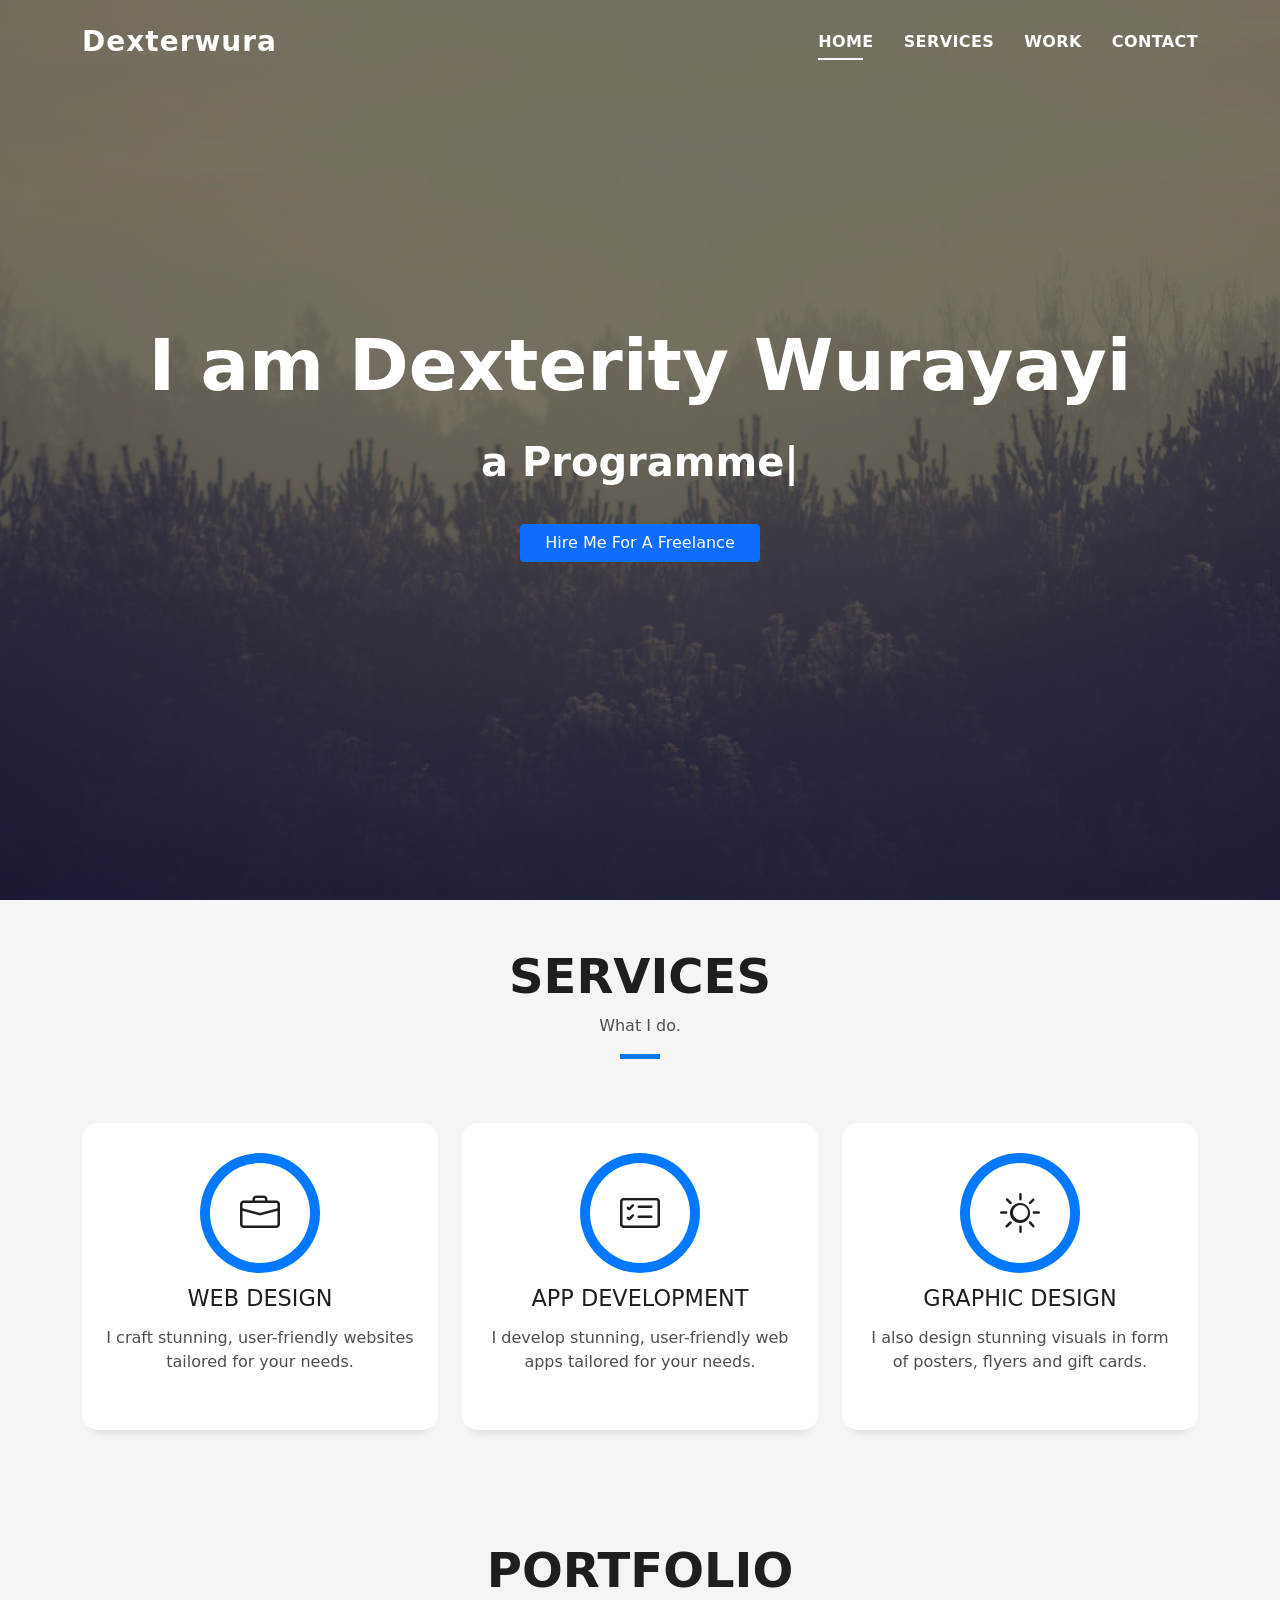
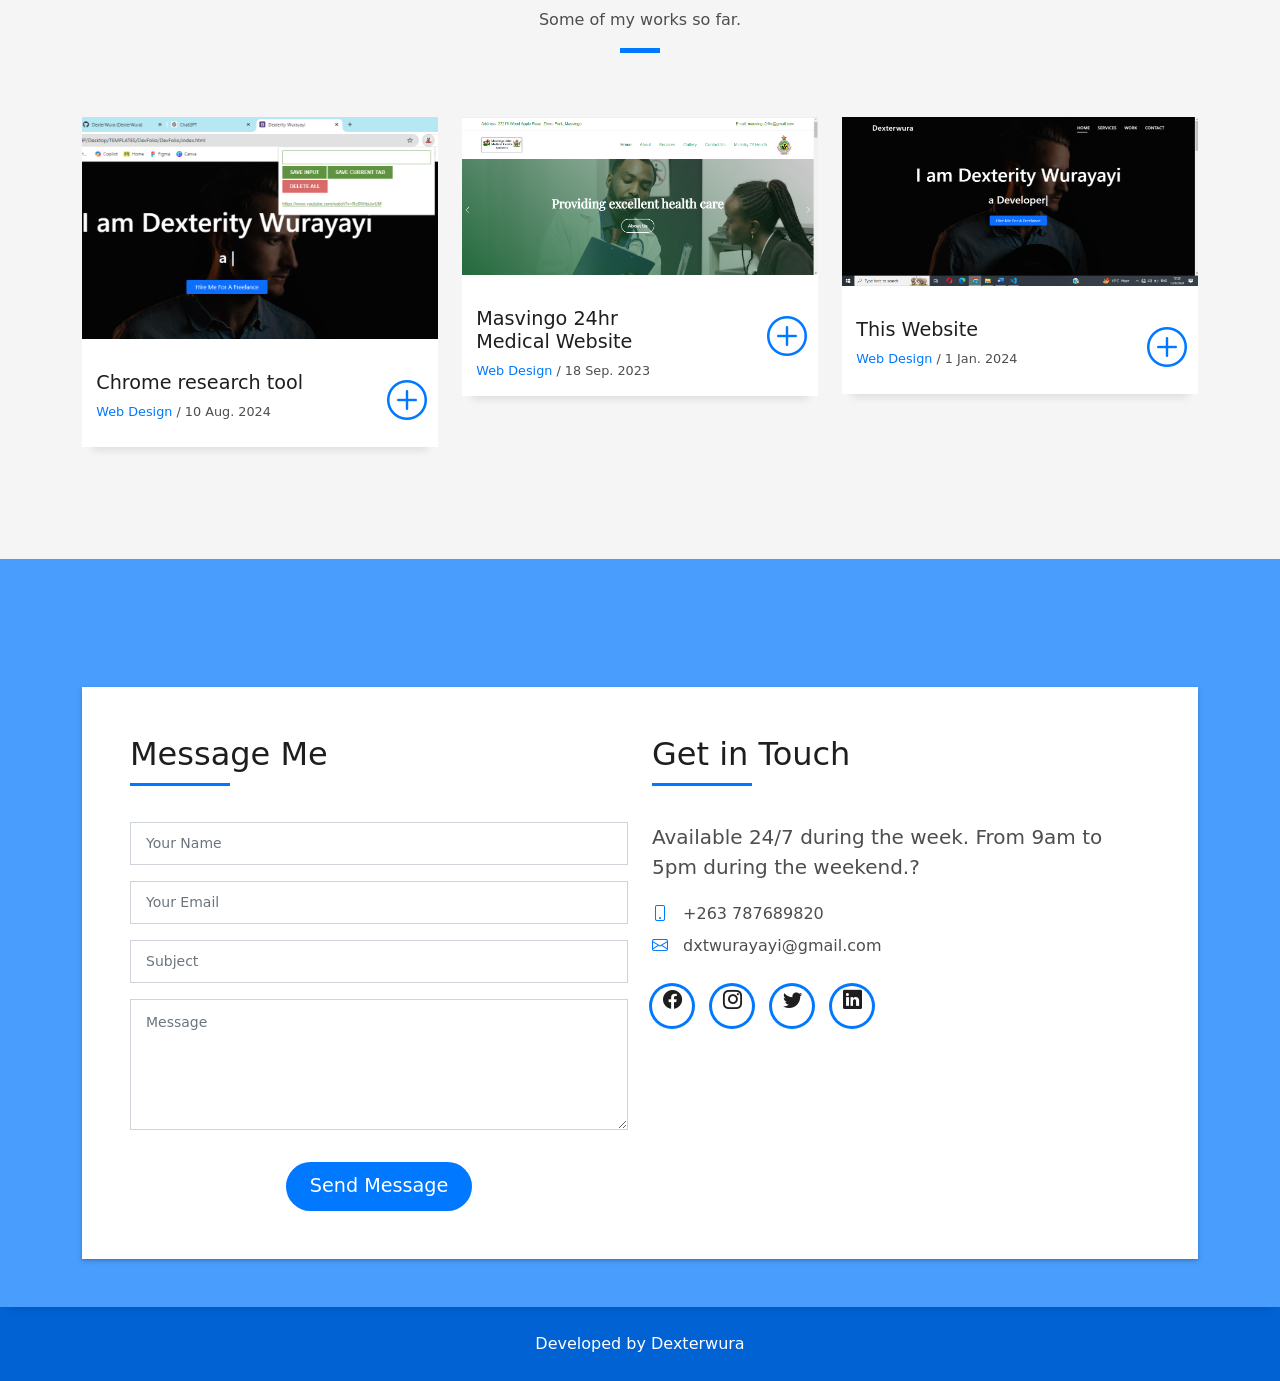
==== index.html @ e19aa858 "Initial commit" ====
<!DOCTYPE html>
<html lang="en">

<head>
  <meta charset="utf-8">
  <meta content="width=device-width, initial-scale=1.0" name="viewport">

  <title>Dexterity Wurayayi</title>
  <meta content="Dexterity Wurayayi's official website" name="description">
  <meta content="" name="keywords">

  <!-- Favicons -->
  <link href="assets/img/favicon.png" rel="icon">
  <link href="assets/img/apple-touch-icon.png" rel="apple-touch-icon">

  <!-- Vendor CSS Files -->
  <link href="assets/vendor/bootstrap/css/bootstrap.min.css" rel="stylesheet">
  <link href="assets/vendor/bootstrap-icons/bootstrap-icons.css" rel="stylesheet">
  <link href="assets/vendor/glightbox/css/glightbox.min.css" rel="stylesheet">
  <link href="assets/vendor/swiper/swiper-bundle.min.css" rel="stylesheet">

  <!-- Template Main CSS File -->
  <link href="assets/css/style.css" rel="stylesheet">

</head>

<body>

  <!-- ======= Header ======= -->
  <header id="header" class="fixed-top">
    <div class="container d-flex align-items-center justify-content-between">

      <h1 class="logo"><a href="index.html">Dexterwura</a></h1>
      <!-- Uncomment below if you prefer to use an image logo -->
      <!-- <a href="index.html" class="logo"><img src="assets/img/logo.png" alt="" class="img-fluid"></a>-->

      <nav id="navbar" class="navbar">
        <ul>
          <li><a class="nav-link scrollto active" href="#hero">Home</a></li>
          <li><a class="nav-link scrollto" href="#services">Services</a></li>
          <li><a class="nav-link scrollto " href="#work">Work</a></li>
          <li><a class="nav-link scrollto" href="#contact">Contact</a></li>
        </ul>
        <i class="bi bi-list mobile-nav-toggle"></i>
      </nav><!-- .navbar -->

    </div>
  </header><!-- End Header -->

  <!-- ======= Hero Section ======= -->
  <div id="hero" class="hero route bg-image" style="background-image: url(assets/img/overlay-bg.jpg)">
    <div class="overlay-itro"></div>
    <div class="hero-content display-table">
      <div class="table-cell">
        <div class="container">
          <!--<p class="display-6 color-d">Hello, world!</p>-->
          <h1 class="hero-title mb-4">I am Dexterity Wurayayi</h1>
          <p class="hero-subtitle"><span class="typed" data-typed-items="a Programmer, a Developer, a Freelancer, a Designer"></span></p>
          <p class="pt-3"><a class="btn btn-primary btn js-scroll px-4" href="https://wa.me/263787689820" role="button">Hire Me For A Freelance</a></p>
        </div>
      </div>
    </div>
  </div><!-- End Hero Section -->

  <main id="main">

    <!-- ======= Services Section ======= -->
    <section id="services" class="services-mf pt-5 route">
      <div class="container">
        <div class="row">
          <div class="col-sm-12">
            <div class="title-box text-center">
              <h3 class="title-a">
                Services
              </h3>
              <p class="subtitle-a">
                What I do.
              </p>
              <div class="line-mf"></div>
            </div>
          </div>
        </div>
        <div class="row">
          <div class="col-md-4">
            <div class="service-box">
              <div class="service-ico">
                <span class="ico-circle"><i class="bi bi-briefcase"></i></span>
              </div>
              <div class="service-content">
                <h2 class="s-title">Web Design</h2>
                <p class="s-description text-center">
                  I craft stunning, user-friendly websites tailored for your needs.
                </p>
              </div>
            </div>
          </div>
          <div class="col-md-4">
            <div class="service-box">
              <div class="service-ico">
                <span class="ico-circle"><i class="bi bi-card-checklist"></i></span>
              </div>
              <div class="service-content">
                <h2 class="s-title">App Development</h2>
                <p class="s-description text-center">
                  I develop stunning, user-friendly web apps tailored for your needs.
                </p>
              </div>
            </div>
          </div>
         
          <div class="col-md-4">
            <div class="service-box">
              <div class="service-ico">
                <span class="ico-circle"><i class="bi bi-brightness-high"></i></span>
              </div>
              <div class="service-content">
                <h2 class="s-title">Graphic Design</h2>
                <p class="s-description text-center">
                  I also design stunning visuals in form of posters, flyers and gift cards.
                </p>
              </div>
            </div>
          </div>
         
        </div>
      </div>
    </section><!-- End Services Section -->

    <!-- ======= Counter Section 
    <div class="section-counter paralax-mf bg-image" style="background-image: url(assets/img/counters-bg.jpg)">
      <div class="overlay-mf"></div>
      <div class="container position-relative">
        <div class="row">
          <div class="col-sm-3 col-lg-3">
            <div class="counter-box counter-box pt-4 pt-md-0">
              <div class="counter-ico">
                <span class="ico-circle"><i class="bi bi-check"></i></span>
              </div>
              <div class="counter-num">
                <p data-purecounter-start="0" data-purecounter-end="450" data-purecounter-duration="1" class="counter purecounter"></p>
                <span class="counter-text">WORKS COMPLETED</span>
              </div>
            </div>
          </div>
          <div class="col-sm-3 col-lg-3">
            <div class="counter-box pt-4 pt-md-0">
              <div class="counter-ico">
                <span class="ico-circle"><i class="bi bi-journal-richtext"></i></span>
              </div>
              <div class="counter-num">
                <p data-purecounter-start="0" data-purecounter-end="25" data-purecounter-duration="1" class="counter purecounter"></p>
                <span class="counter-text">YEARS OF EXPERIENCE</span>
              </div>
            </div>
          </div>
          <div class="col-sm-3 col-lg-3">
            <div class="counter-box pt-4 pt-md-0">
              <div class="counter-ico">
                <span class="ico-circle"><i class="bi bi-people"></i></span>
              </div>
              <div class="counter-num">
                <p data-purecounter-start="0" data-purecounter-end="550" data-purecounter-duration="1" class="counter purecounter"></p>
                <span class="counter-text">TOTAL CLIENTS</span>
              </div>
            </div>
          </div>
          <div class="col-sm-3 col-lg-3">
            <div class="counter-box pt-4 pt-md-0">
              <div class="counter-ico">
                <span class="ico-circle"><i class="bi bi-award"></i></span>
              </div>
              <div class="counter-num">
                <p data-purecounter-start="0" data-purecounter-end="48" data-purecounter-duration="1" class="counter purecounter"></p>
                <span class="counter-text">AWARD WON</span>
              </div>
            </div>
          </div>
        </div>
      </div>
    </div><!-- End Counter Section -->

    <!-- ======= Portfolio Section ======= -->
    <section id="work" class="portfolio-mf sect-pt4 route">
      <div class="container">
        <div class="row">
          <div class="col-sm-12">
            <div class="title-box text-center">
              <h3 class="title-a">
                Portfolio
              </h3>
              <p class="subtitle-a">
                Some of my works so far.
              </p>
              <div class="line-mf"></div>
            </div>
          </div>
        </div>
        <div class="row">
          <div class="col-md-4">
            <div class="work-box">
              <a href="assets/img/work-1.png" data-gallery="portfolioGallery" class="portfolio-lightbox">
                <div class="work-img">
                  <img src="assets/img/work-1.png" alt="" class="img-fluid">
                </div>
              </a>
              <div class="work-content">
                <div class="row">
                  <div class="col-sm-8">
                    <h2 class="w-title">Chrome research tool</h2>
                    <div class="w-more">
                      <span class="w-ctegory">Web Design</span> / <span class="w-date">10 Aug. 2024</span>
                    </div>
                  </div>
                  <div class="col-sm-4">
                    <div class="w-like">
                      <a href="chrome.html"> <span class="bi bi-plus-circle"></span></a>
                    </div>
                  </div>
                </div>
              </div>
            </div>
          </div>


          <div class="col-md-4">
            <div class="work-box">
              <a href="assets/img/masvingo24hrweb.png" data-gallery="portfolioGallery" class="portfolio-lightbox">
                <div class="work-img">
                  <img src="assets/img/masvingo24hrweb.png" alt="" class="img-fluid">
                </div>
              </a>
              <div class="work-content">
                <div class="row">
                  <div class="col-sm-8">
                    <h2 class="w-title">Masvingo 24hr Medical Website</h2>
                    <div class="w-more">
                      <span class="w-ctegory">Web Design</span> / <span class="w-date">18 Sep. 2023</span>
                    </div>
                  </div>
                  <div class="col-sm-4">
                    <div class="w-like">
                      <a href="https://masvingo24hrmedic.co.zw/"> <span class="bi bi-plus-circle"></span></a>
                    </div>
                  </div>
                </div>
              </div>
            </div>
          </div>



          <div class="col-md-4">
            <div class="work-box">
              <a href="assets/img/this website.png" data-gallery="portfolioGallery" class="portfolio-lightbox">
                <div class="work-img">
                  <img src="assets/img/this website.png" alt="" class="img-fluid">
                </div>
              </a>
              <div class="work-content">
                <div class="row">
                  <div class="col-sm-8">
                    <h2 class="w-title">This Website</h2>
                    <div class="w-more">
                      <span class="w-ctegory">Web Design</span> / <span class="w-date">1 Jan. 2024</span>
                    </div>
                  </div>
                  <div class="col-sm-4">
                    <div class="w-like">
                      <a href="#"> <span class="bi bi-plus-circle"></span></a>
                    </div>
                  </div>
                </div>
              </div>
            </div>
          </div>


        </div>
      </div>
    </section><!-- End Portfolio Section -->


    <!-- ======= Contact Section ======= -->
    <section id="contact" class="paralax-mf footer-paralax bg-image sect-mt4 route" style="background-image: url(assets/img/overlay-bg.jpg)">
      <div class="overlay-mf"></div>
      <div class="container">
        <div class="row">
          <div class="col-sm-12">
            <div class="contact-mf">
              <div id="contact" class="box-shadow-full">
                <div class="row">
                  <div class="col-md-6">
                    <div class="title-box-2">
                      <h5 class="title-left">
                        Message Me
                      </h5>
                    </div>
                    <div>
                      <form action="forms/contact.php" method="post" role="form" class="php-email-form">
                        <div class="row">
                          <div class="col-md-12 mb-3">
                            <div class="form-group">
                              <input type="text" name="name" class="form-control" id="name" placeholder="Your Name" required>
                            </div>
                          </div>
                          <div class="col-md-12 mb-3">
                            <div class="form-group">
                              <input type="email" class="form-control" name="email" id="email" placeholder="Your Email" required>
                            </div>
                          </div>
                          <div class="col-md-12 mb-3">
                            <div class="form-group">
                              <input type="text" class="form-control" name="subject" id="subject" placeholder="Subject" required>
                            </div>
                          </div>
                          <div class="col-md-12">
                            <div class="form-group">
                              <textarea class="form-control" name="message" rows="5" placeholder="Message" required></textarea>
                            </div>
                          </div>
                          <div class="col-md-12 text-center my-3">
                            <div class="loading">Loading</div>
                            <div class="error-message"></div>
                            <div class="sent-message">Your message has been sent. Thank you! Dexter will get back to you soon!</div>
                          </div>
                          <div class="col-md-12 text-center">
                            <button type="submit" class="button button-a button-big button-rouded">Send Message</button>
                          </div>
                        </div>
                      </form>
                    </div>
                  </div>
                  <div class="col-md-6">
                    <div class="title-box-2 pt-4 pt-md-0">
                      <h5 class="title-left">
                        Get in Touch
                      </h5>
                    </div>
                    <div class="more-info">
                      <p class="lead">
                        Available 24/7 during the week. From 9am to 5pm during the weekend.?
                      </p>
                      <ul class="list-ico">
                        <li><span class="bi bi-phone"></span> +263 787689820</li>
                        <li><span class="bi bi-envelope"></span> dxtwurayayi@gmail.com</li>
                      </ul>
                    </div>
                    <div class="socials">
                      <ul>
                        <li><a href=""><span class="ico-circle"><i class="bi bi-facebook"></i></span></a></li>
                        <li><a href=""><span class="ico-circle"><i class="bi bi-instagram"></i></span></a></li>
                        <li><a href=""><span class="ico-circle"><i class="bi bi-twitter"></i></span></a></li>
                        <li><a href=""><span class="ico-circle"><i class="bi bi-linkedin"></i></span></a></li>
                      </ul>
                    </div>
                  </div>
                </div>
              </div>
            </div>
          </div>
        </div>
      </div>
    </section><!-- End Contact Section -->

  </main><!-- End #main -->

  <!-- ======= Footer ======= -->
  <footer>
    <div class="container">
      <div class="row">
        <div class="col-sm-12">
          <div class="copyright-box">
            <div class="credits">
              Developed by <a href="https://dexterwura.github.io">Dexterwura</a>
            </div>
          </div>
        </div>
      </div>
    </div>
  </footer><!-- End  Footer -->

  <div id="preloader"></div>
  <a href="#" class="back-to-top d-flex align-items-center justify-content-center"><i class="bi bi-arrow-up-short"></i></a>

  <!-- Vendor JS Files -->
  <script src="assets/vendor/purecounter/purecounter.js"></script>
  <script src="assets/vendor/bootstrap/js/bootstrap.bundle.min.js"></script>
  <script src="assets/vendor/glightbox/js/glightbox.min.js"></script>
  <script src="assets/vendor/swiper/swiper-bundle.min.js"></script>
  <script src="assets/vendor/typed.js/typed.min.js"></script>
  <script src="assets/vendor/php-email-form/validate.js"></script>

  <!-- Template Main JS File -->
  <script src="assets/js/main.js"></script>

</body>

</html>
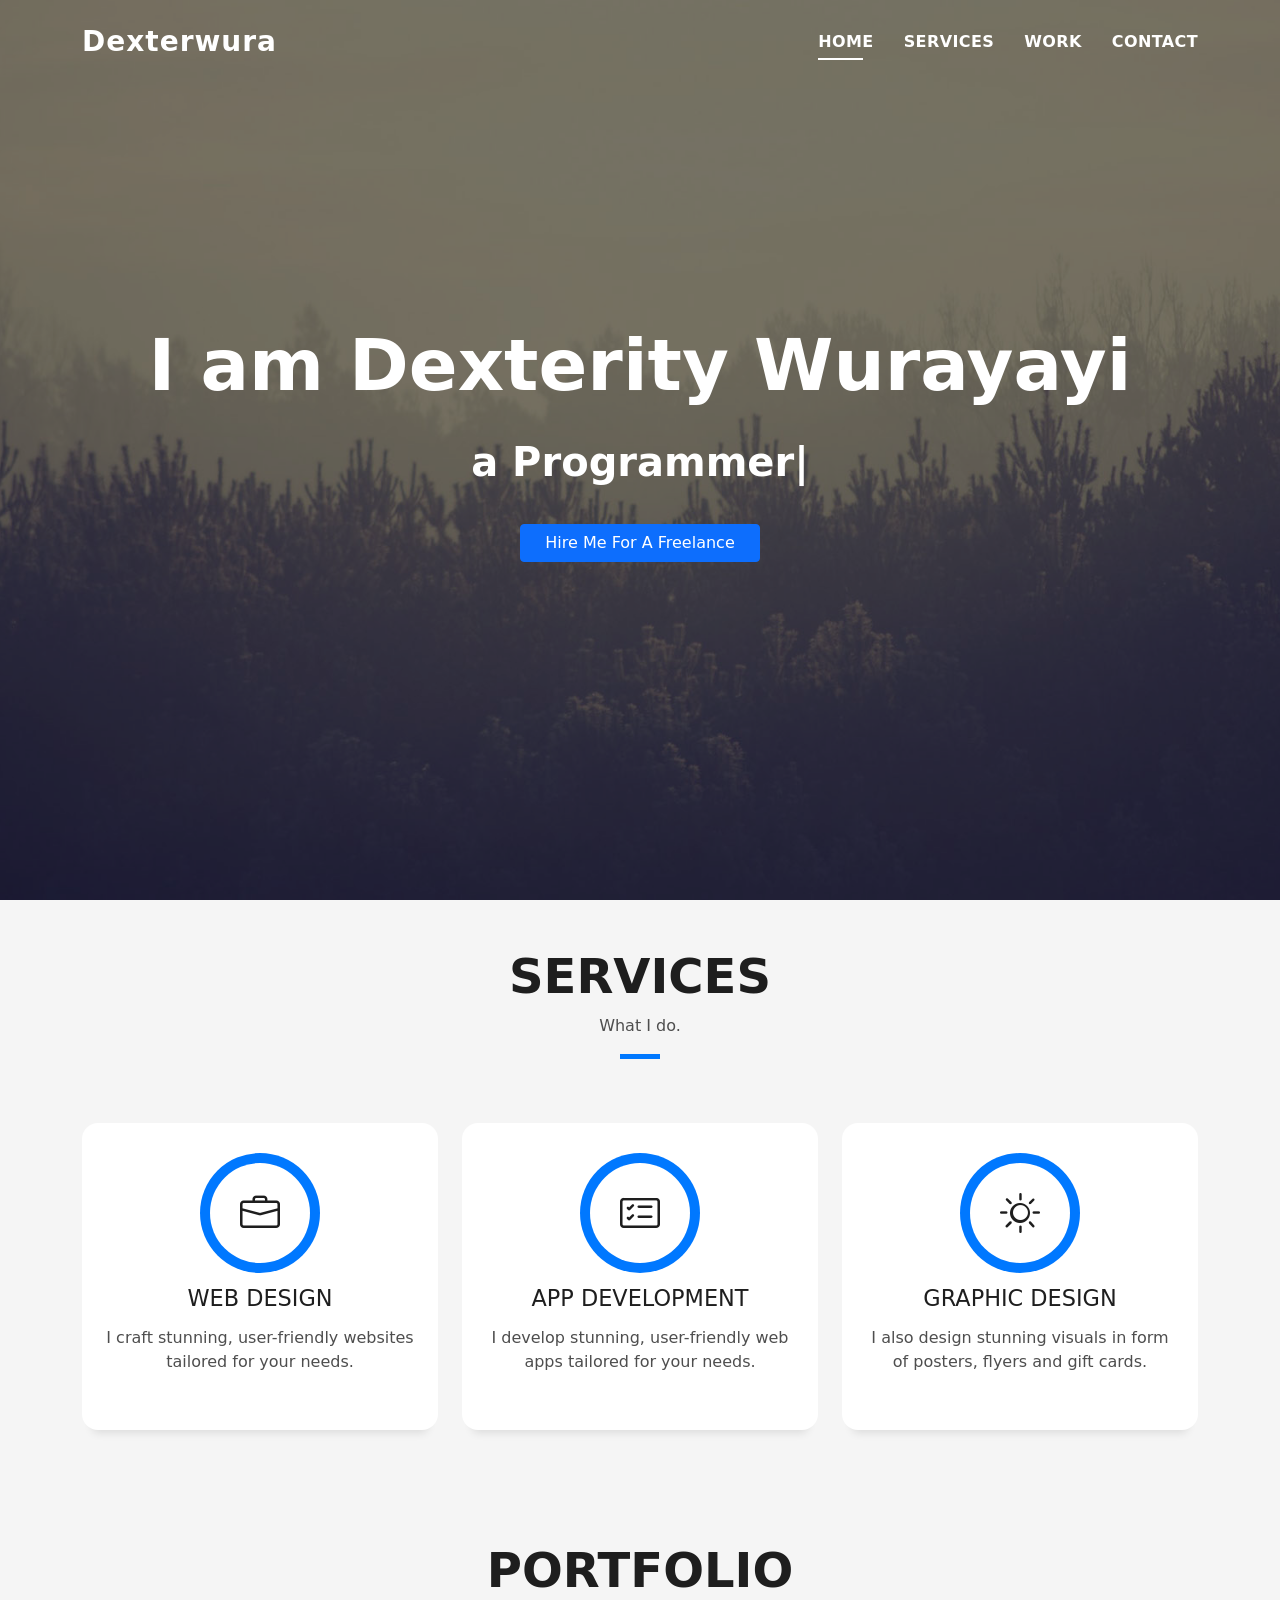
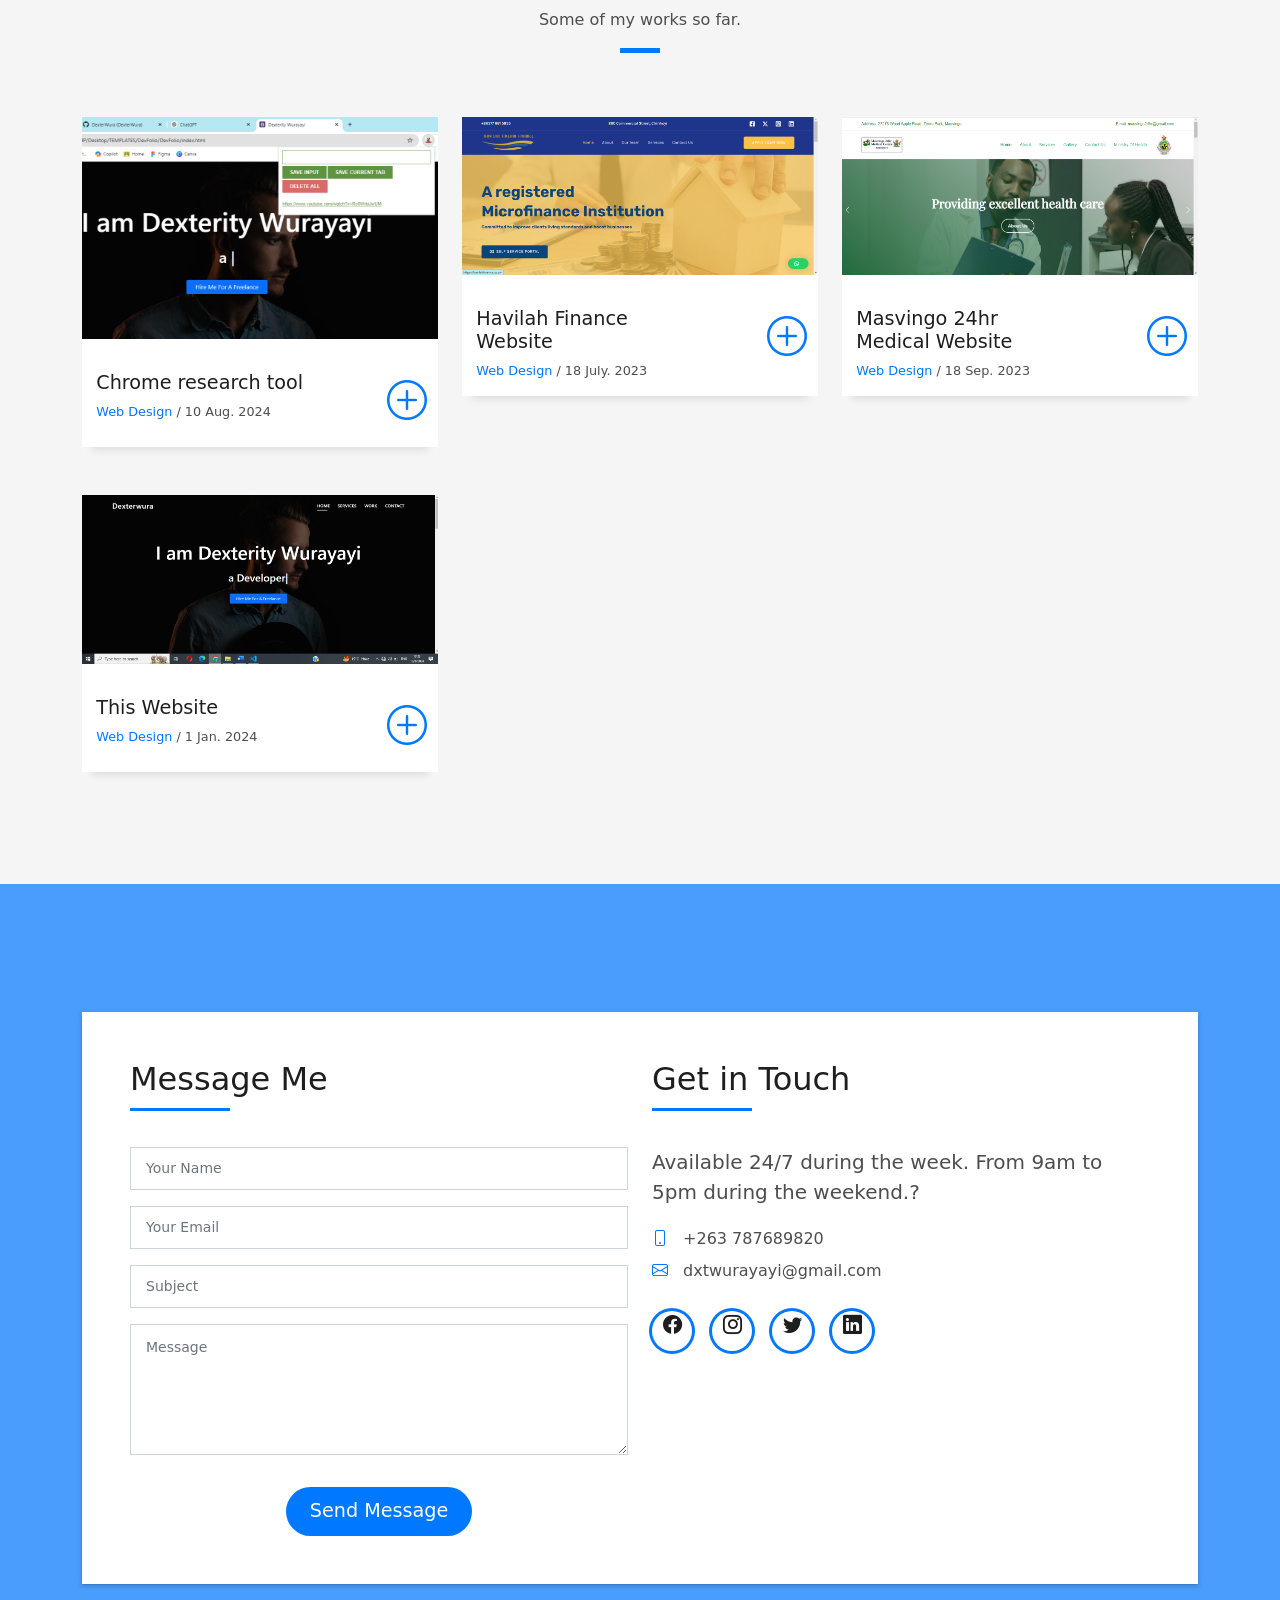
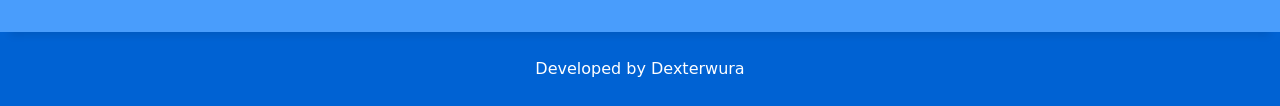
==== commit eaed93d9: "Update index.html" ====
--- a/index.html
+++ b/index.html
@@ -224,6 +224,31 @@
 
           <div class="col-md-4">
             <div class="work-box">
+              <a href="assets/img/havilahfinance.png" data-gallery="portfolioGallery" class="portfolio-lightbox">
+                <div class="work-img">
+                  <img src="assets/img/havilahfinance.png" alt="" class="img-fluid">
+                </div>
+              </a>
+              <div class="work-content">
+                <div class="row">
+                  <div class="col-sm-8">
+                    <h2 class="w-title">Havilah Finance Website</h2>
+                    <div class="w-more">
+                      <span class="w-ctegory">Web Design</span> / <span class="w-date">18 July. 2023</span>
+                    </div>
+                  </div>
+                  <div class="col-sm-4">
+                    <div class="w-like">
+                      <a href="https://havilahfinance.co.zw"> <span class="bi bi-plus-circle"></span></a>
+                    </div>
+                  </div>
+                </div>
+              </div>
+            </div>
+          </div>
+
+          <div class="col-md-4">
+            <div class="work-box">
               <a href="assets/img/masvingo24hrweb.png" data-gallery="portfolioGallery" class="portfolio-lightbox">
                 <div class="work-img">
                   <img src="assets/img/masvingo24hrweb.png" alt="" class="img-fluid">
@@ -395,4 +420,4 @@
 
 </body>
 
-</html>+</html>
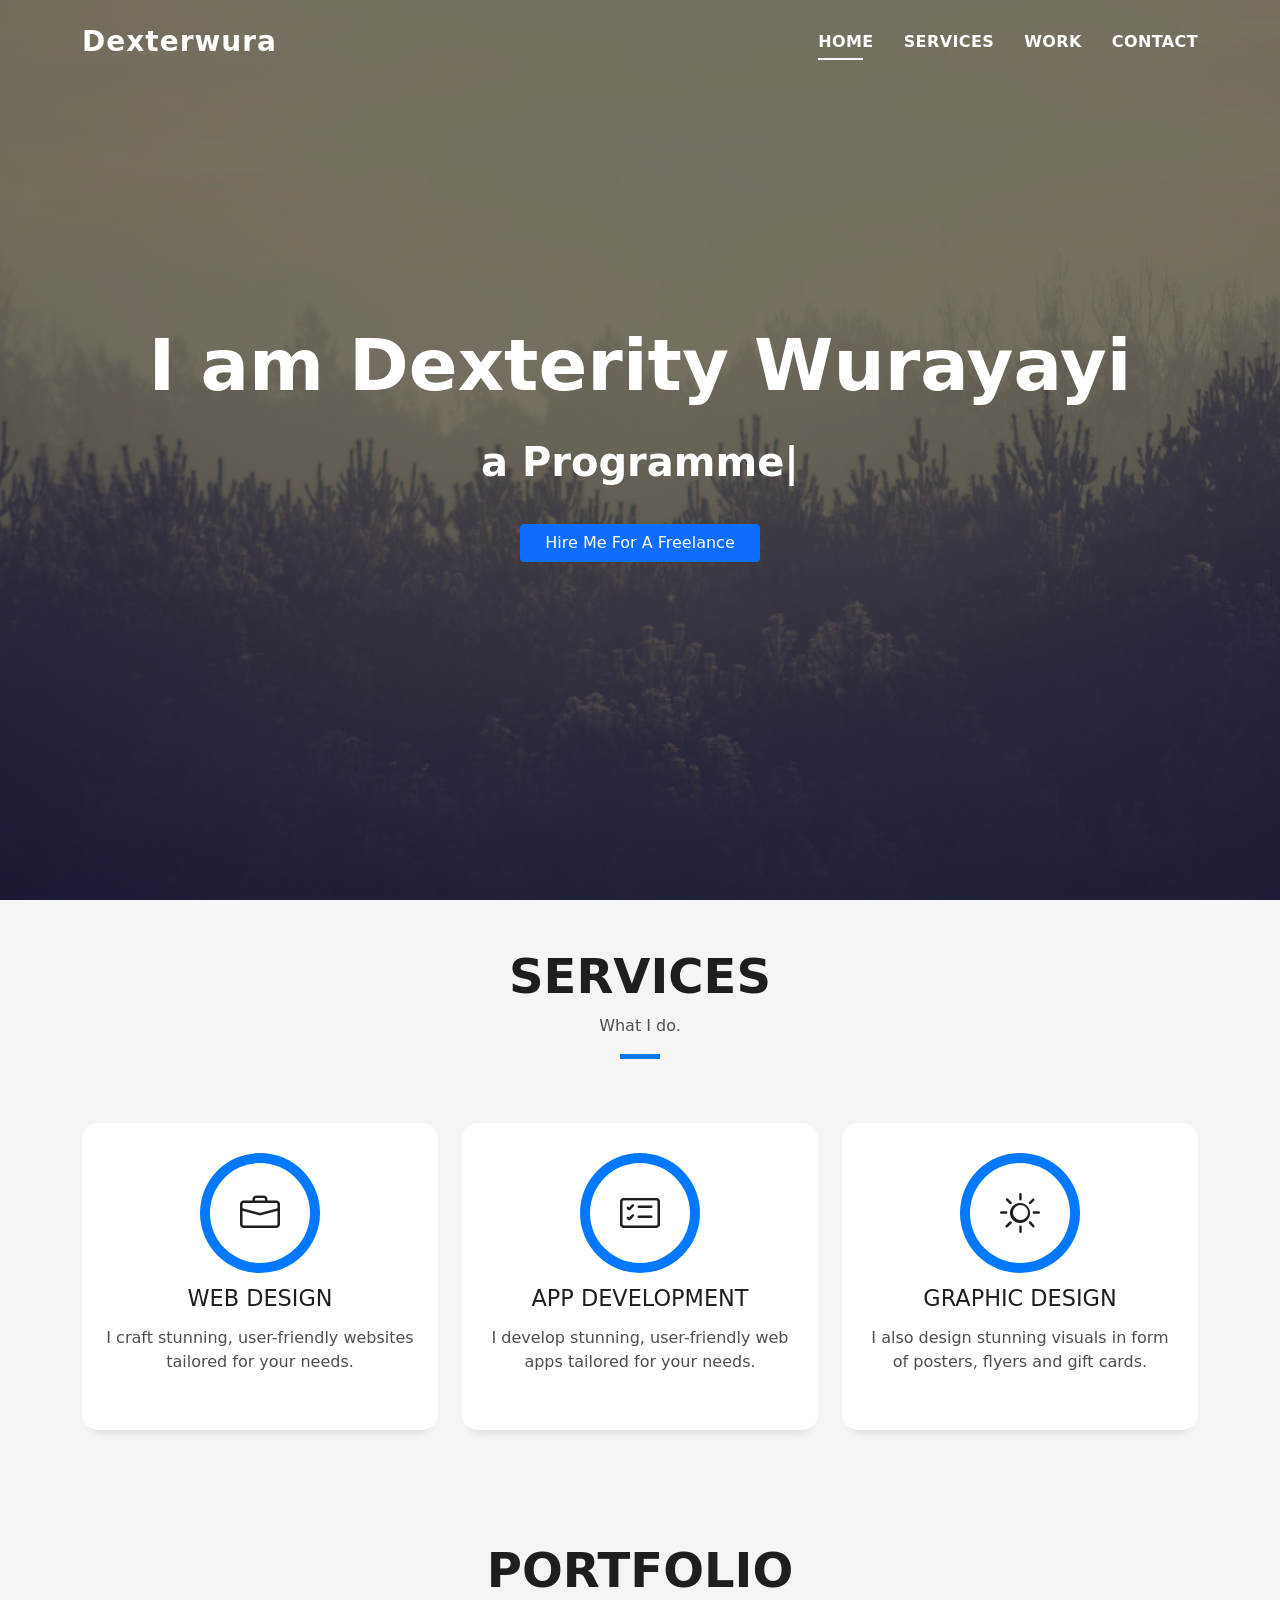
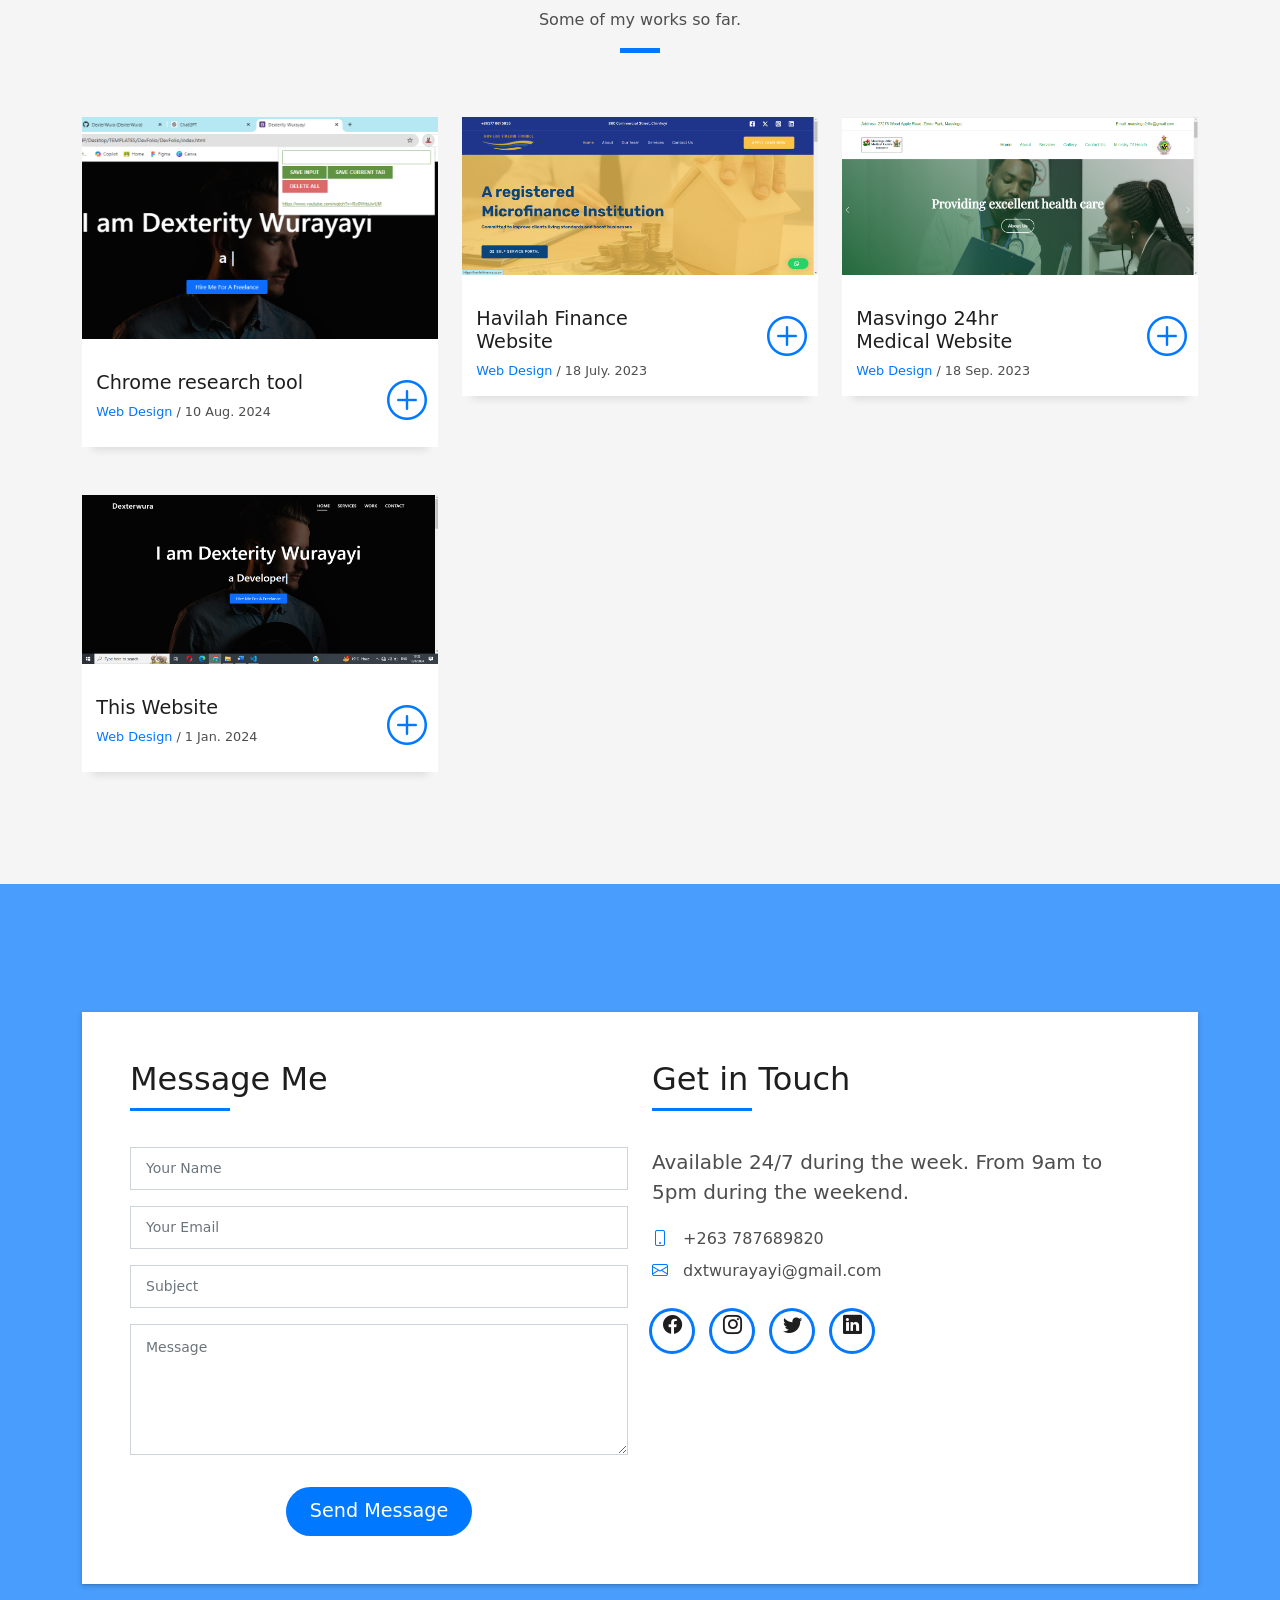
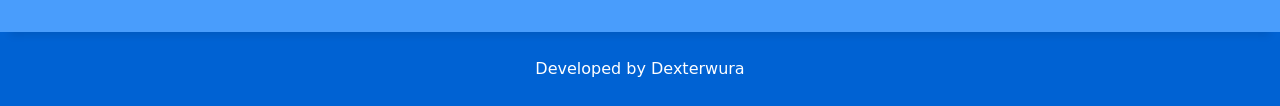
==== commit 94a49fe6: "Update index.html" ====
--- a/index.html
+++ b/index.html
@@ -306,86 +306,121 @@
 
 
     <!-- ======= Contact Section ======= -->
-    <section id="contact" class="paralax-mf footer-paralax bg-image sect-mt4 route" style="background-image: url(assets/img/overlay-bg.jpg)">
-      <div class="overlay-mf"></div>
-      <div class="container">
-        <div class="row">
-          <div class="col-sm-12">
-            <div class="contact-mf">
-              <div id="contact" class="box-shadow-full">
-                <div class="row">
-                  <div class="col-md-6">
-                    <div class="title-box-2">
-                      <h5 class="title-left">
-                        Message Me
-                      </h5>
-                    </div>
-                    <div>
-                      <form action="forms/contact.php" method="post" role="form" class="php-email-form">
-                        <div class="row">
-                          <div class="col-md-12 mb-3">
-                            <div class="form-group">
-                              <input type="text" name="name" class="form-control" id="name" placeholder="Your Name" required>
-                            </div>
-                          </div>
-                          <div class="col-md-12 mb-3">
-                            <div class="form-group">
-                              <input type="email" class="form-control" name="email" id="email" placeholder="Your Email" required>
-                            </div>
-                          </div>
-                          <div class="col-md-12 mb-3">
-                            <div class="form-group">
-                              <input type="text" class="form-control" name="subject" id="subject" placeholder="Subject" required>
-                            </div>
-                          </div>
-                          <div class="col-md-12">
-                            <div class="form-group">
-                              <textarea class="form-control" name="message" rows="5" placeholder="Message" required></textarea>
-                            </div>
-                          </div>
-                          <div class="col-md-12 text-center my-3">
-                            <div class="loading">Loading</div>
-                            <div class="error-message"></div>
-                            <div class="sent-message">Your message has been sent. Thank you! Dexter will get back to you soon!</div>
-                          </div>
-                          <div class="col-md-12 text-center">
-                            <button type="submit" class="button button-a button-big button-rouded">Send Message</button>
-                          </div>
+<section id="contact" class="paralax-mf footer-paralax bg-image sect-mt4 route" style="background-image: url(assets/img/overlay-bg.jpg)">
+  <div class="overlay-mf"></div>
+  <div class="container">
+    <div class="row">
+      <div class="col-sm-12">
+        <div class="contact-mf">
+          <div id="contact" class="box-shadow-full">
+            <div class="row">
+              <div class="col-md-6">
+                <div class="title-box-2">
+                  <h5 class="title-left">
+                    Message Me
+                  </h5>
+                </div>
+                <div>
+                  <form id="contact-form" method="post" role="form" class="php-email-form">
+                    <div class="row">
+                      <div class="col-md-12 mb-3">
+                        <div class="form-group">
+                          <input type="text" name="name" class="form-control" id="name" placeholder="Your Name" required>
                         </div>
-                      </form>
-                    </div>
-                  </div>
-                  <div class="col-md-6">
-                    <div class="title-box-2 pt-4 pt-md-0">
-                      <h5 class="title-left">
-                        Get in Touch
-                      </h5>
-                    </div>
-                    <div class="more-info">
-                      <p class="lead">
-                        Available 24/7 during the week. From 9am to 5pm during the weekend.?
-                      </p>
-                      <ul class="list-ico">
-                        <li><span class="bi bi-phone"></span> +263 787689820</li>
-                        <li><span class="bi bi-envelope"></span> dxtwurayayi@gmail.com</li>
-                      </ul>
-                    </div>
-                    <div class="socials">
-                      <ul>
-                        <li><a href=""><span class="ico-circle"><i class="bi bi-facebook"></i></span></a></li>
-                        <li><a href=""><span class="ico-circle"><i class="bi bi-instagram"></i></span></a></li>
-                        <li><a href=""><span class="ico-circle"><i class="bi bi-twitter"></i></span></a></li>
-                        <li><a href=""><span class="ico-circle"><i class="bi bi-linkedin"></i></span></a></li>
-                      </ul>
-                    </div>
-                  </div>
-                </div>
-              </div>
-            </div>
-          </div>
-        </div>
-      </div>
-    </section><!-- End Contact Section -->
+                      </div>
+                      <div class="col-md-12 mb-3">
+                        <div class="form-group">
+                          <input type="email" class="form-control" name="email" id="email" placeholder="Your Email" required>
+                        </div>
+                      </div>
+                      <div class="col-md-12 mb-3">
+                        <div class="form-group">
+                          <input type="text" class="form-control" name="subject" id="subject" placeholder="Subject" required>
+                        </div>
+                      </div>
+                      <div class="col-md-12">
+                        <div class="form-group">
+                          <textarea class="form-control" name="message" rows="5" placeholder="Message" required></textarea>
+                        </div>
+                      </div>
+                      <div class="col-md-12 text-center my-3">
+                        <div class="loading" style="display: none;">Loading</div>
+                        <div class="error-message" style="display: none;"></div>
+                        <div class="sent-message" style="display: none;">Your message has been sent. Thank you! Dexter will get back to you soon!</div>
+                      </div>
+                      <div class="col-md-12 text-center">
+                        <button type="submit" class="button button-a button-big button-rouded">Send Message</button>
+                      </div>
+                    </div>
+                  </form>
+                </div>
+              </div>
+              <div class="col-md-6">
+                <div class="title-box-2 pt-4 pt-md-0">
+                  <h5 class="title-left">
+                    Get in Touch
+                  </h5>
+                </div>
+                <div class="more-info">
+                  <p class="lead">
+                    Available 24/7 during the week. From 9am to 5pm during the weekend.
+                  </p>
+                  <ul class="list-ico">
+                    <li><span class="bi bi-phone"></span> +263 787689820</li>
+                    <li><span class="bi bi-envelope"></span> dxtwurayayi@gmail.com</li>
+                  </ul>
+                </div>
+                <div class="socials">
+                  <ul>
+                    <li><a href=""><span class="ico-circle"><i class="bi bi-facebook"></i></span></a></li>
+                    <li><a href=""><span class="ico-circle"><i class="bi bi-instagram"></i></span></a></li>
+                    <li><a href=""><span class="ico-circle"><i class="bi bi-twitter"></i></span></a></li>
+                    <li><a href=""><span class="ico-circle"><i class="bi bi-linkedin"></i></span></a></li>
+                  </ul>
+                </div>
+              </div>
+            </div>
+          </div>
+        </div>
+      </div>
+    </div>
+  </div>
+</section><!-- End Contact Section -->
+
+<script>
+  document.getElementById('contact-form').addEventListener('submit', function(event) {
+    event.preventDefault();
+    document.querySelector('.loading').style.display = 'block';
+    
+    fetch('https://formspree.io/f/xjkblarb', {
+      method: 'POST',
+      headers: {
+        'Accept': 'application/json'
+      },
+      body: new FormData(this)
+    }).then(function(response) {
+      document.querySelector('.loading').style.display = 'none';
+      if (response.ok) {
+        document.querySelector('.sent-message').style.display = 'block';
+        document.querySelector('.error-message').style.display = 'none';
+        document.getElementById('contact-form').reset();
+      } else {
+        response.json().then(function(data) {
+          if (data.errors) {
+            document.querySelector('.error-message').innerHTML = data.errors.map(error => error.message).join(", ");
+          } else {
+            document.querySelector('.error-message').innerHTML = "Oops! There was a problem submitting your form.";
+          }
+          document.querySelector('.error-message').style.display = 'block';
+        });
+      }
+    }).catch(function(error) {
+      document.querySelector('.loading').style.display = 'none';
+      document.querySelector('.error-message').innerHTML = "Oops! There was a problem submitting your form.";
+      document.querySelector('.error-message').style.display = 'block';
+    });
+  });
+</script>
 
   </main><!-- End #main -->
 
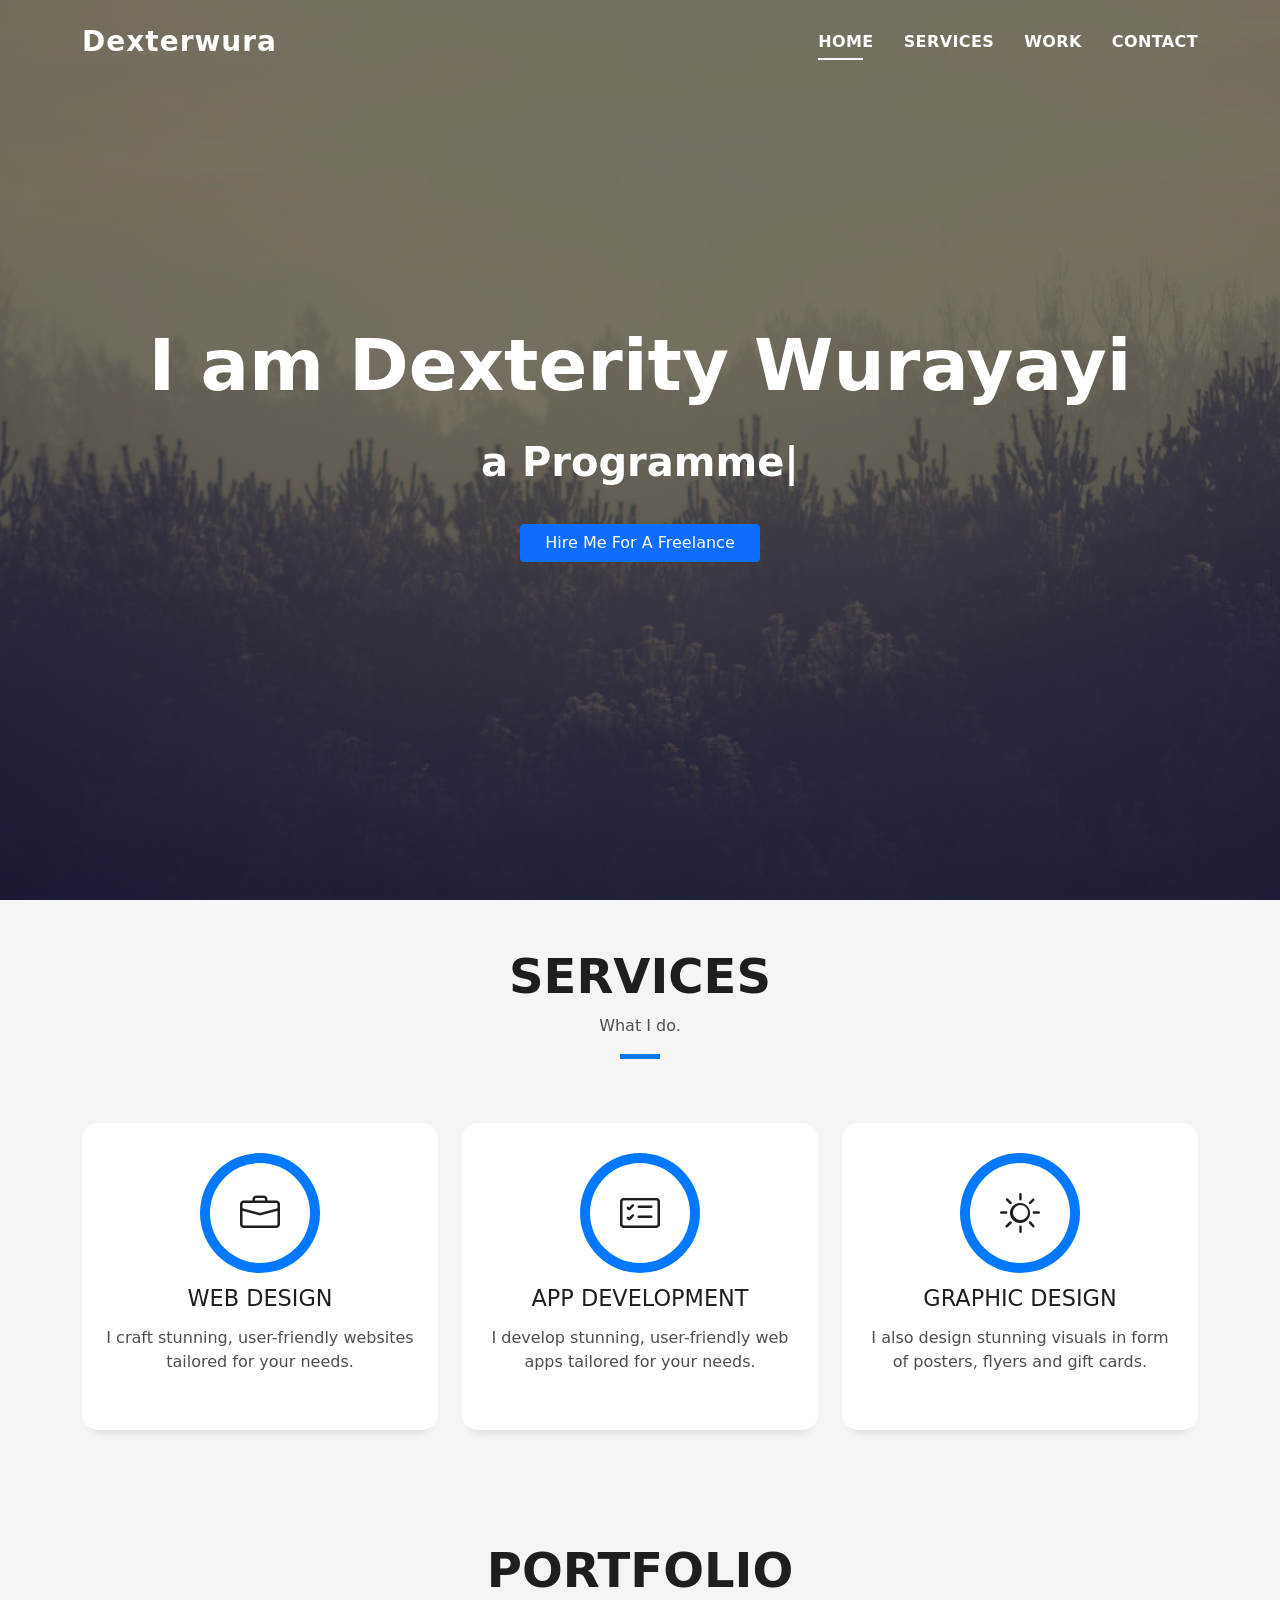
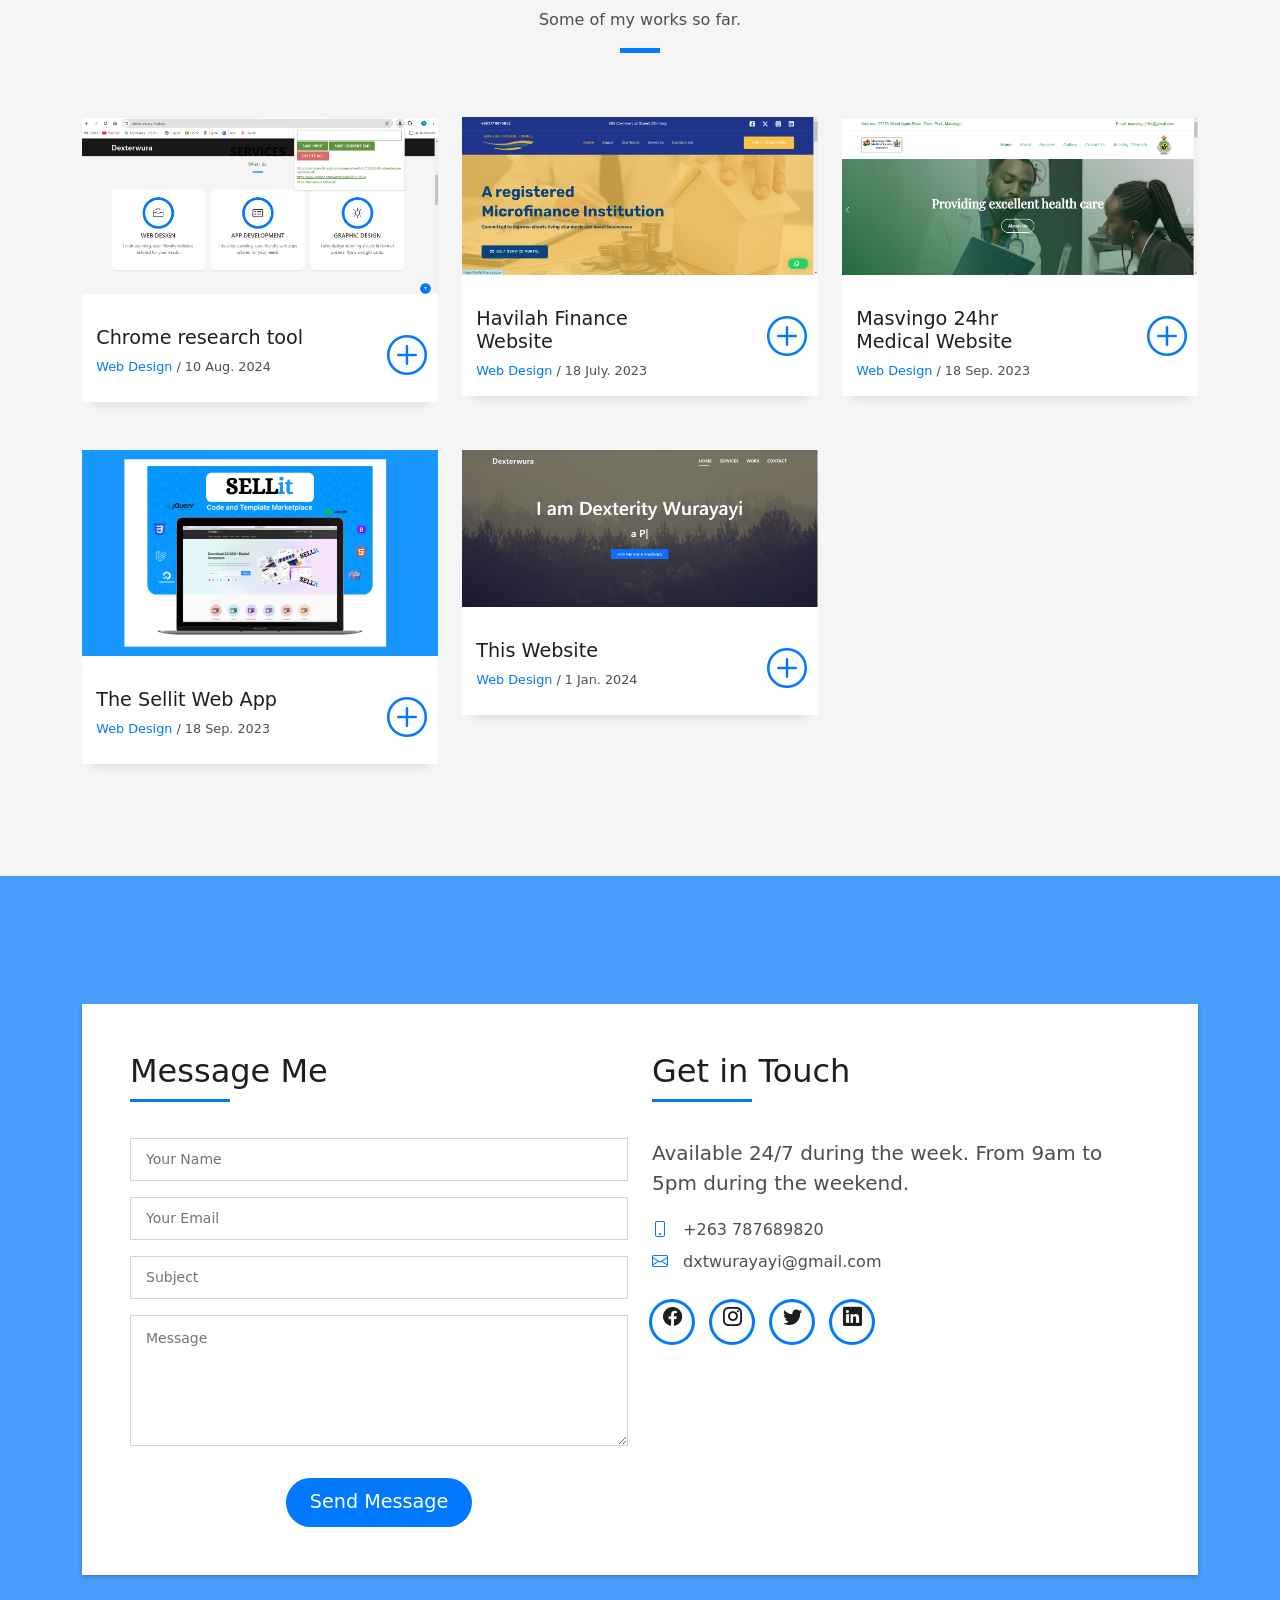
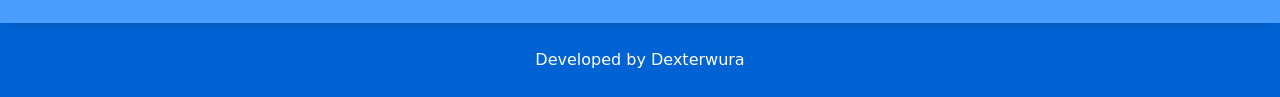
==== commit abf11a59: "Update index.html" ====
--- a/index.html
+++ b/index.html
@@ -198,9 +198,9 @@
         <div class="row">
           <div class="col-md-4">
             <div class="work-box">
-              <a href="assets/img/work-1.png" data-gallery="portfolioGallery" class="portfolio-lightbox">
+              <a href="assets/img/chrome extension latest.png" data-gallery="portfolioGallery" class="portfolio-lightbox">
                 <div class="work-img">
-                  <img src="assets/img/work-1.png" alt="" class="img-fluid">
+                  <img src="assets/img/chrome extension latest.png" alt="" class="img-fluid">
                 </div>
               </a>
               <div class="work-content">
@@ -271,6 +271,33 @@
               </div>
             </div>
           </div>
+
+
+          <div class="col-md-4">
+            <div class="work-box">
+              <a href="assets/img/1.png" data-gallery="portfolioGallery" class="portfolio-lightbox">
+                <div class="work-img">
+                  <img src="assets/img/1.png" alt="" class="img-fluid">
+                </div>
+              </a>
+              <div class="work-content">
+                <div class="row">
+                  <div class="col-sm-8">
+                    <h2 class="w-title">The Sellit Web App</h2>
+                    <div class="w-more">
+                      <span class="w-ctegory">Web Design</span> / <span class="w-date">18 Sep. 2023</span>
+                    </div>
+                  </div>
+                  <div class="col-sm-4">
+                    <div class="w-like">
+                      <a href="https://dexterwura.github.io/sellit.html/"> <span class="bi bi-plus-circle"></span></a>
+                    </div>
+                  </div>
+                </div>
+              </div>
+            </div>
+          </div>
+
 
 
 
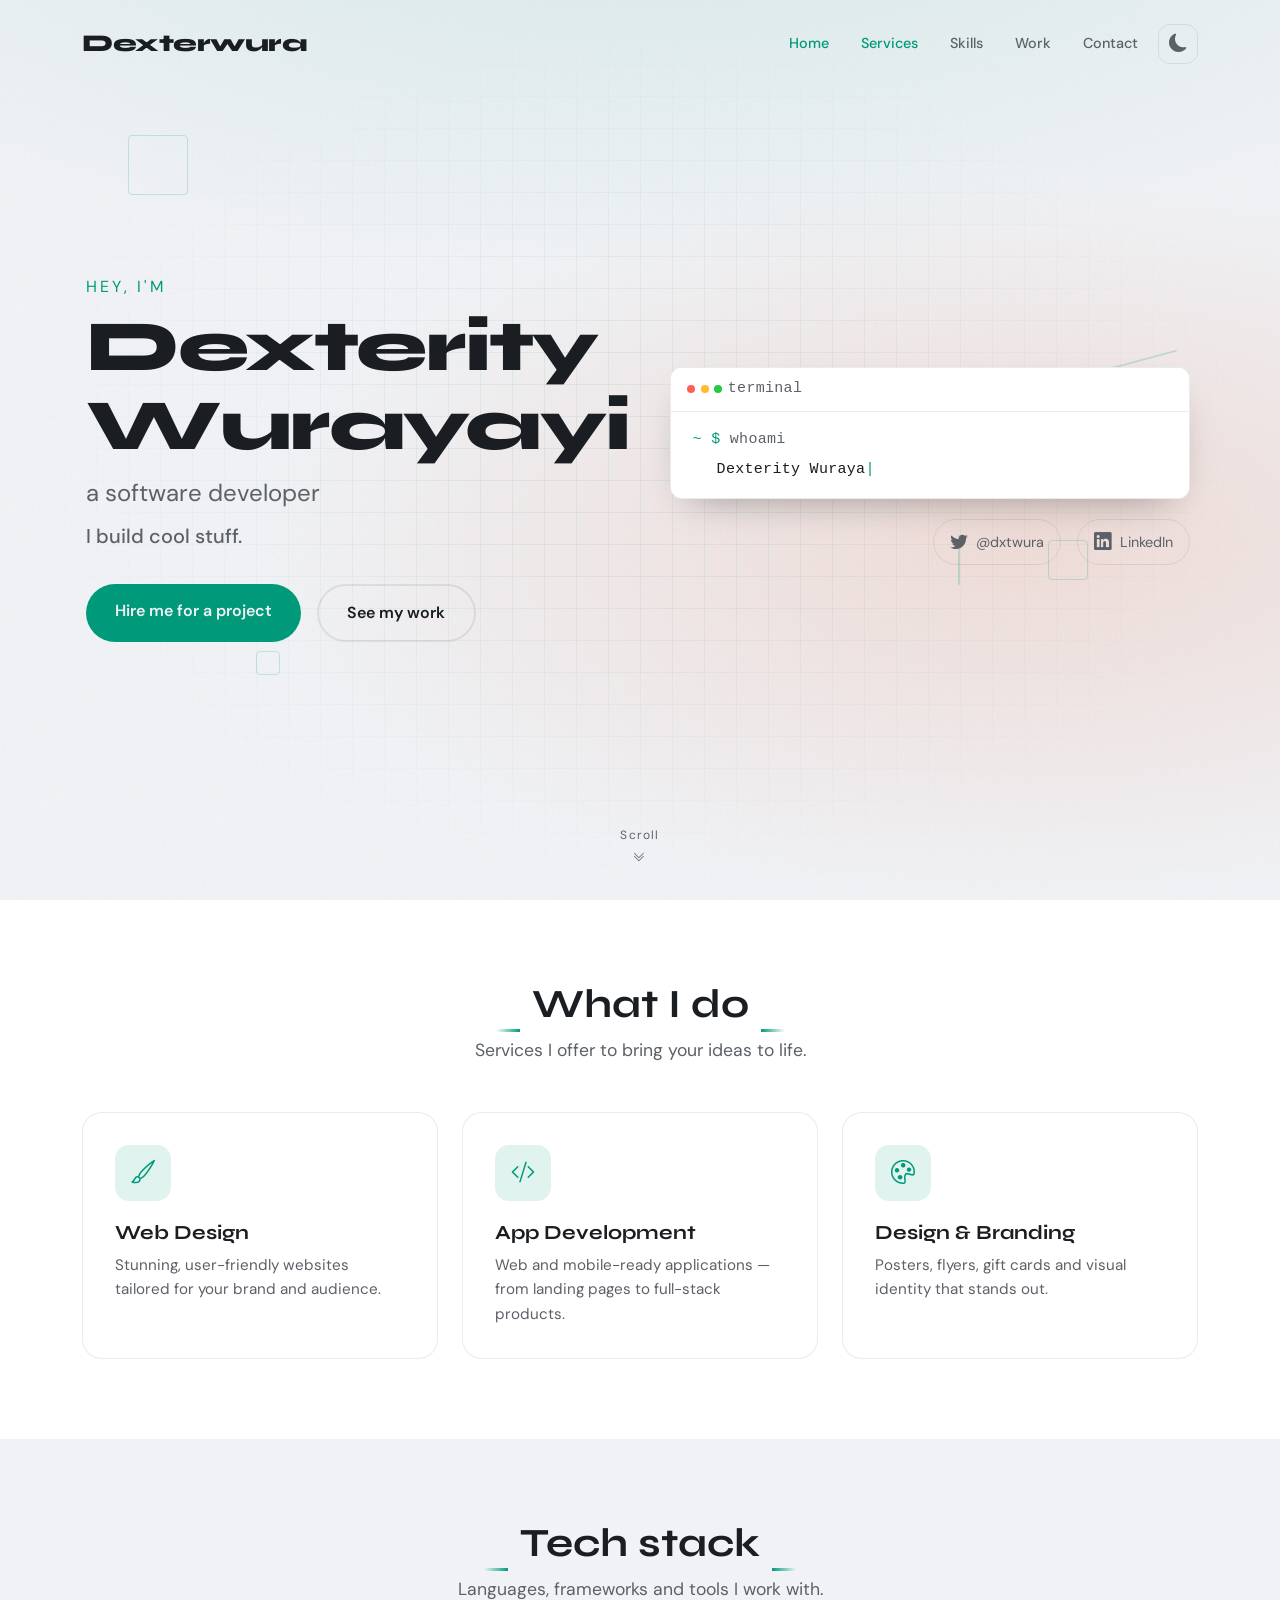
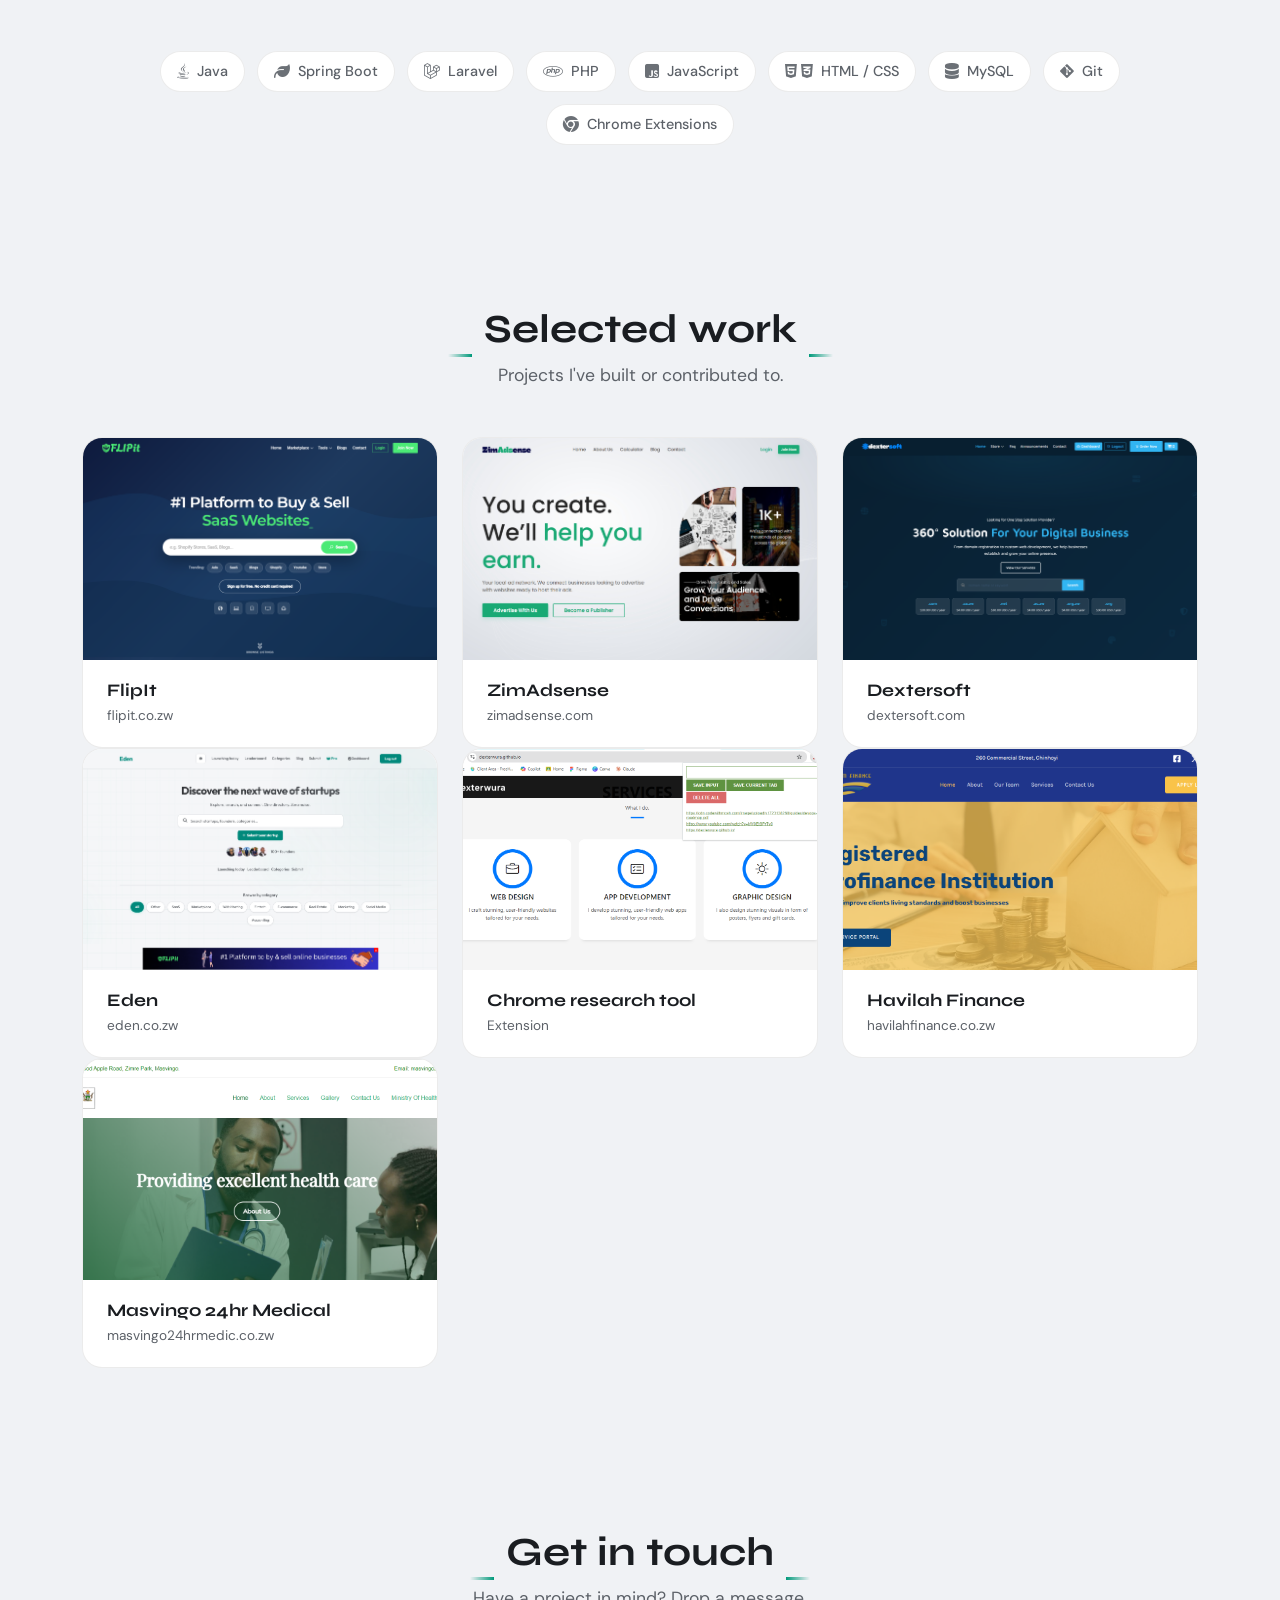
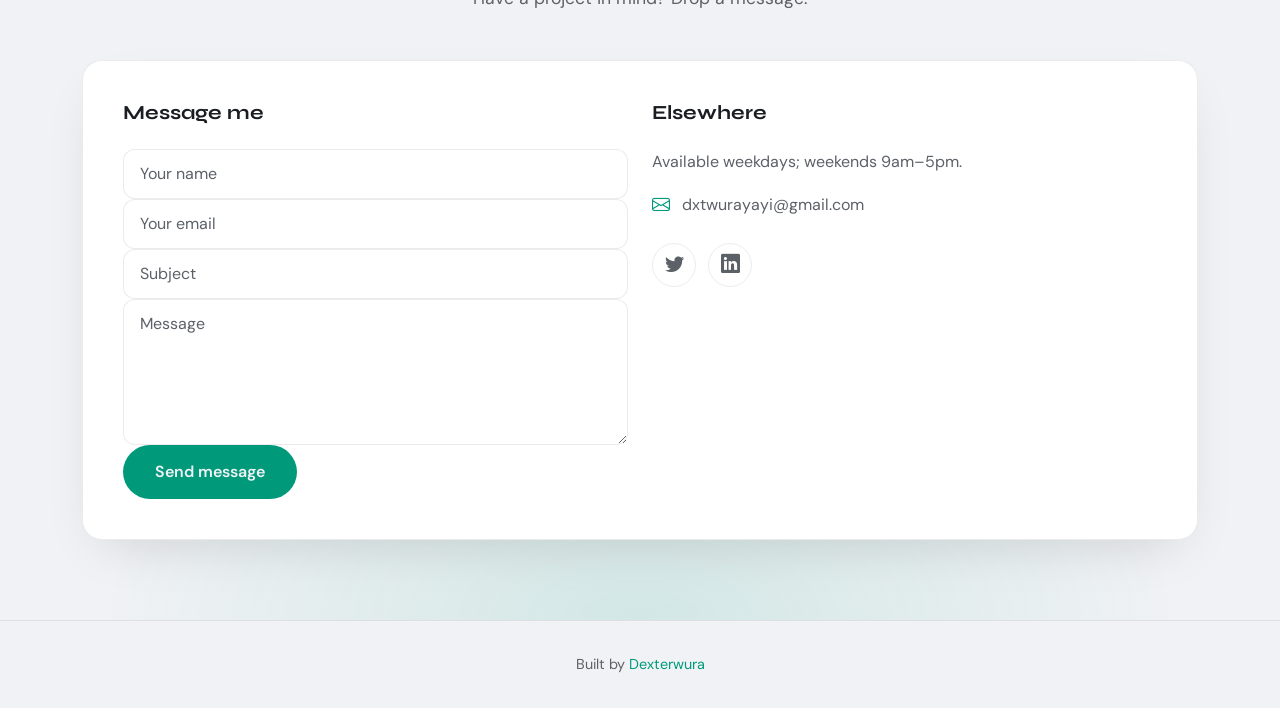
==== commit 9e8a4534: "portfolio revamp" ====
--- a/index.html
+++ b/index.html
@@ -3,481 +3,358 @@
 
 <head>
   <meta charset="utf-8">
-  <meta content="width=device-width, initial-scale=1.0" name="viewport">
-
-  <title>Dexterity Wurayayi</title>
-  <meta content="Dexterity Wurayayi's official website" name="description">
-  <meta content="" name="keywords">
-
-  <!-- Favicons -->
-  <link href="assets/img/favicon.png" rel="icon">
-  <link href="assets/img/apple-touch-icon.png" rel="apple-touch-icon">
-
-  <!-- Vendor CSS Files -->
-  <link href="assets/vendor/bootstrap/css/bootstrap.min.css" rel="stylesheet">
+  <meta name="viewport" content="width=device-width, initial-scale=1.0">
+  <title>Dexterity Wurayayi | Full-Stack Developer</title>
+  <meta name="description" content="Dexterity Wurayayi — Full-stack developer. Java, Spring Boot, Laravel. Building flipit.co.zw, zimadsense.com, dextersoft.com & more.">
+  <meta name="keywords" content="Dexterity Wurayayi, Dexterwura, full-stack developer, Zimbabwe, Java, Spring Boot, Laravel">
+
+  <link rel="icon" href="assets/img/dexter picture.jpg" type="image/jpeg">
+  <link rel="apple-touch-icon" href="assets/img/dexter picture.jpg">
+
+  <link rel="preconnect" href="https://fonts.googleapis.com">
+  <link rel="preconnect" href="https://fonts.gstatic.com" crossorigin>
+  <link href="https://fonts.googleapis.com/css2?family=Syne:wght@400;600;700;800&family=DM+Sans:ital,opsz,wght@0,9..40,400;0,9..40,500;0,9..40,600;0,9..40,700;1,9..40,400&display=swap" rel="stylesheet">
+
+  <link href="assets/vendor/bootstrap/css/bootstrap.css" rel="stylesheet">
   <link href="assets/vendor/bootstrap-icons/bootstrap-icons.css" rel="stylesheet">
-  <link href="assets/vendor/glightbox/css/glightbox.min.css" rel="stylesheet">
-  <link href="assets/vendor/swiper/swiper-bundle.min.css" rel="stylesheet">
-
-  <!-- Template Main CSS File -->
+  <link href="assets/vendor/glightbox/css/glightbox.css" rel="stylesheet">
+  <link rel="stylesheet" href="https://cdnjs.cloudflare.com/ajax/libs/font-awesome/6.5.1/css/all.min.css" crossorigin="anonymous" referrerpolicy="no-referrer">
   <link href="assets/css/style.css" rel="stylesheet">
-
+  <script>
+    (function() {
+      var k = "dexterwura-theme";
+      var stored = localStorage.getItem(k);
+      var pref = typeof window !== "undefined" && window.matchMedia && window.matchMedia("(prefers-color-scheme: light)").matches ? "light" : "dark";
+      document.documentElement.setAttribute("data-theme", stored || pref);
+    })();
+  </script>
 </head>
 
 <body>
 
-  <!-- ======= Header ======= -->
-  <header id="header" class="fixed-top">
+  <header id="header" class="site-header">
     <div class="container d-flex align-items-center justify-content-between">
-
-      <h1 class="logo"><a href="index.html">Dexterwura</a></h1>
-      <!-- Uncomment below if you prefer to use an image logo -->
-      <!-- <a href="index.html" class="logo"><img src="assets/img/logo.png" alt="" class="img-fluid"></a>-->
-
+      <a href="index.html" class="logo">Dexterwura</a>
       <nav id="navbar" class="navbar">
         <ul>
           <li><a class="nav-link scrollto active" href="#hero">Home</a></li>
           <li><a class="nav-link scrollto" href="#services">Services</a></li>
-          <li><a class="nav-link scrollto " href="#work">Work</a></li>
+          <li><a class="nav-link scrollto" href="#skills">Skills</a></li>
+          <li><a class="nav-link scrollto" href="#work">Work</a></li>
           <li><a class="nav-link scrollto" href="#contact">Contact</a></li>
         </ul>
-        <i class="bi bi-list mobile-nav-toggle"></i>
-      </nav><!-- .navbar -->
-
-    </div>
-  </header><!-- End Header -->
-
-  <!-- ======= Hero Section ======= -->
-  <div id="hero" class="hero route bg-image" style="background-image: url(assets/img/overlay-bg.jpg)">
-    <div class="overlay-itro"></div>
-    <div class="hero-content display-table">
-      <div class="table-cell">
-        <div class="container">
-          <!--<p class="display-6 color-d">Hello, world!</p>-->
-          <h1 class="hero-title mb-4">I am Dexterity Wurayayi</h1>
-          <p class="hero-subtitle"><span class="typed" data-typed-items="a Programmer, a Developer, a Freelancer, a Designer"></span></p>
-          <p class="pt-3"><a class="btn btn-primary btn js-scroll px-4" href="https://wa.me/263787689820" role="button">Hire Me For A Freelance</a></p>
-        </div>
-      </div>
-    </div>
-  </div><!-- End Hero Section -->
+        <button type="button" class="theme-toggle" aria-label="Switch to light mode" title="Switch to light mode">
+          <i class="bi bi-sun-fill theme-icon theme-icon-light" aria-hidden="true"></i>
+          <i class="bi bi-moon-fill theme-icon theme-icon-dark" aria-hidden="true"></i>
+        </button>
+        <button type="button" class="mobile-nav-toggle" aria-label="Toggle menu"><i class="bi bi-list"></i></button>
+      </nav>
+    </div>
+  </header>
+
+  <section id="hero" class="hero">
+    <div class="hero-bg"></div>
+    <div class="hero-grid" aria-hidden="true"></div>
+    <div class="hero-shapes" aria-hidden="true">
+      <span class="hero-shape hero-shape-1"></span>
+      <span class="hero-shape hero-shape-2"></span>
+      <span class="hero-shape hero-shape-3"></span>
+      <span class="hero-shape hero-shape-4"></span>
+      <span class="hero-shape hero-shape-5"></span>
+    </div>
+    <div class="hero-content">
+      <div class="container hero-content-inner">
+        <div class="hero-left">
+          <p class="hero-greeting reveal">Hey, I'm</p>
+          <h1 class="hero-title reveal">Dexterity Wurayayi</h1>
+          <p class="hero-subtitle reveal">a software developer</p>
+          <p class="hero-tagline reveal">I build cool stuff.</p>
+          <p class="hero-cta reveal">
+            <a class="btn-hero" href="https://wa.me/263787689820">Hire me for a project</a>
+            <a class="btn-hero btn-hero-outline" href="https://github.com/DexterWura" target="_blank" rel="noopener">See my work</a>
+          </p>
+        </div>
+        <div class="hero-right">
+          <div class="hero-terminal reveal">
+            <div class="hero-terminal-window">
+              <div class="hero-terminal-bar"><span class="hero-terminal-dot"></span><span class="hero-terminal-dot"></span><span class="hero-terminal-dot"></span> terminal</div>
+              <div class="hero-terminal-body">
+                <div class="hero-terminal-line"><span class="hero-terminal-prompt">~ $ </span><span id="terminal-cmd">whoami</span></div>
+                <div class="hero-terminal-line hero-terminal-output"><span id="terminal-typed"></span><span class="hero-terminal-cursor">|</span></div>
+              </div>
+            </div>
+          </div>
+          <div class="hero-socials reveal">
+            <a href="https://twitter.com/dxtwura" target="_blank" rel="noopener" aria-label="Twitter @dxtwura"><i class="bi bi-twitter"></i><span>@dxtwura</span></a>
+            <a href="https://www.linkedin.com/in/dexterity-wurayayi-967a64230/" target="_blank" rel="noopener" aria-label="LinkedIn"><i class="bi bi-linkedin"></i><span>LinkedIn</span></a>
+          </div>
+        </div>
+      </div>
+    </div>
+    <a href="#services" class="hero-scroll scrollto" aria-label="Scroll to content">
+      <span>Scroll</span>
+      <i class="bi bi-chevron-double-down"></i>
+    </a>
+  </section>
 
   <main id="main">
-
-    <!-- ======= Services Section ======= -->
-    <section id="services" class="services-mf pt-5 route">
+    <section id="services" class="section services">
       <div class="container">
-        <div class="row">
-          <div class="col-sm-12">
-            <div class="title-box text-center">
-              <h3 class="title-a">
-                Services
-              </h3>
-              <p class="subtitle-a">
-                What I do.
-              </p>
-              <div class="line-mf"></div>
-            </div>
-          </div>
-        </div>
-        <div class="row">
+        <div class="section-head reveal">
+          <h2 class="section-title">What I do</h2>
+          <p class="section-subtitle">Services I offer to bring your ideas to life.</p>
+        </div>
+        <div class="row g-4">
           <div class="col-md-4">
-            <div class="service-box">
-              <div class="service-ico">
-                <span class="ico-circle"><i class="bi bi-briefcase"></i></span>
+            <div class="service-card reveal">
+              <div class="service-icon"><i class="bi bi-brush"></i></div>
+              <h3>Web Design</h3>
+              <p>Stunning, user-friendly websites tailored for your brand and audience.</p>
+            </div>
+          </div>
+          <div class="col-md-4">
+            <div class="service-card reveal">
+              <div class="service-icon"><i class="bi bi-code-slash"></i></div>
+              <h3>App Development</h3>
+              <p>Web and mobile-ready applications — from landing pages to full-stack products.</p>
+            </div>
+          </div>
+          <div class="col-md-4">
+            <div class="service-card reveal">
+              <div class="service-icon"><i class="bi bi-palette"></i></div>
+              <h3>Design & Branding</h3>
+              <p>Posters, flyers, gift cards and visual identity that stands out.</p>
+            </div>
+          </div>
+        </div>
+      </div>
+    </section>
+
+    <section id="skills" class="section skills">
+      <div class="container">
+        <div class="section-head reveal">
+          <h2 class="section-title">Tech stack</h2>
+          <p class="section-subtitle">Languages, frameworks and tools I work with.</p>
+        </div>
+        <div class="skills-grid reveal">
+          <span class="skill-tag"><i class="fa-brands fa-java"></i> Java</span>
+          <span class="skill-tag"><i class="fa-solid fa-leaf"></i> Spring Boot</span>
+          <span class="skill-tag"><i class="fa-brands fa-laravel"></i> Laravel</span>
+          <span class="skill-tag"><i class="fa-brands fa-php"></i> PHP</span>
+          <span class="skill-tag"><i class="fa-brands fa-square-js"></i> JavaScript</span>
+          <span class="skill-tag"><i class="fa-brands fa-html5"></i><i class="fa-brands fa-css3-alt"></i> HTML / CSS</span>
+          <span class="skill-tag"><i class="fa-solid fa-database"></i> MySQL</span>
+          <span class="skill-tag"><i class="fa-brands fa-git-alt"></i> Git</span>
+          <span class="skill-tag"><i class="fa-brands fa-chrome"></i> Chrome Extensions</span>
+        </div>
+      </div>
+    </section>
+
+    <section id="work" class="section portfolio">
+      <div class="container">
+        <div class="section-head reveal">
+          <h2 class="section-title">Selected work</h2>
+          <p class="section-subtitle">Projects I've built or contributed to.</p>
+        </div>
+        <div class="row g-4">
+          <div class="col-md-6 col-lg-4">
+            <div class="work-card reveal">
+              <a href="https://flipit.co.zw" target="_blank" rel="noopener" class="work-card-link">
+                <div class="work-img">
+                  <img src="assets/img/projects/flipit.co.zw/flipit home page.png" alt="FlipIt" onerror="this.parentElement.classList.add('work-img-placeholder'); this.parentElement.innerHTML='<span>FlipIt</span>';">
+                </div>
+                <div class="work-content">
+                  <h3>FlipIt</h3>
+                  <p class="work-meta">flipit.co.zw</p>
+                </div>
+              </a>
+            </div>
+          </div>
+          <div class="col-md-6 col-lg-4">
+            <div class="work-card reveal">
+              <a href="https://zimadsense.com" target="_blank" rel="noopener" class="work-card-link">
+                <div class="work-img">
+                  <img src="assets/img/projects/zimadsense.com/zimadsense home page.png" alt="ZimAdsense" onerror="this.parentElement.classList.add('work-img-placeholder'); this.parentElement.innerHTML='<span>ZimAdsense</span>';">
+                </div>
+                <div class="work-content">
+                  <h3>ZimAdsense</h3>
+                  <p class="work-meta">zimadsense.com</p>
+                </div>
+              </a>
+            </div>
+          </div>
+          <div class="col-md-6 col-lg-4">
+            <div class="work-card reveal">
+              <a href="https://dextersoft.com" target="_blank" rel="noopener" class="work-card-link">
+                <div class="work-img">
+                  <img src="assets/img/projects/dextersoft.com/dextersoft-home page.png" alt="Dextersoft" onerror="this.parentElement.classList.add('work-img-placeholder'); this.parentElement.innerHTML='<span>Dextersoft</span>';">
+                </div>
+                <div class="work-content">
+                  <h3>Dextersoft</h3>
+                  <p class="work-meta">dextersoft.com</p>
+                </div>
+              </a>
+            </div>
+          </div>
+          <div class="col-md-6 col-lg-4">
+            <div class="work-card reveal">
+              <a href="https://eden.co.zw" target="_blank" rel="noopener" class="work-card-link">
+                <div class="work-img">
+                  <img src="assets/img/projects/eden.co.zw/eden home page.png" alt="Eden" onerror="this.parentElement.classList.add('work-img-placeholder'); this.parentElement.innerHTML='<span>Eden</span>';">
+                </div>
+                <div class="work-content">
+                  <h3>Eden</h3>
+                  <p class="work-meta">eden.co.zw</p>
+                </div>
+              </a>
+            </div>
+          </div>
+          <div class="col-md-6 col-lg-4">
+            <div class="work-card reveal">
+              <a href="chrome.html" class="work-card-link">
+                <div class="work-img">
+                  <img src="assets/img/chrome extension latest.png" alt="Chrome research tool" onerror="this.parentElement.classList.add('work-img-placeholder'); this.parentElement.innerHTML='<span>Chrome</span>';">
+                </div>
+                <div class="work-content">
+                  <h3>Chrome research tool</h3>
+                  <p class="work-meta">Extension</p>
+                </div>
+              </a>
+            </div>
+          </div>
+          <div class="col-md-6 col-lg-4">
+            <div class="work-card reveal">
+              <a href="https://havilahfinance.co.zw" target="_blank" rel="noopener" class="work-card-link">
+                <div class="work-img">
+                  <img src="assets/img/havilahfinance.png" alt="Havilah Finance" onerror="this.parentElement.classList.add('work-img-placeholder'); this.parentElement.innerHTML='<span>Havilah</span>';">
+                </div>
+                <div class="work-content">
+                  <h3>Havilah Finance</h3>
+                  <p class="work-meta">havilahfinance.co.zw</p>
+                </div>
+              </a>
+            </div>
+          </div>
+          <div class="col-md-6 col-lg-4">
+            <div class="work-card reveal">
+              <a href="https://masvingo24hrmedic.co.zw" target="_blank" rel="noopener" class="work-card-link">
+                <div class="work-img">
+                  <img src="assets/img/masvingo24hrweb.png" alt="Masvingo 24hr Medical" onerror="this.parentElement.classList.add('work-img-placeholder'); this.parentElement.innerHTML='<span>24hr</span>';">
+                </div>
+                <div class="work-content">
+                  <h3>Masvingo 24hr Medical</h3>
+                  <p class="work-meta">masvingo24hrmedic.co.zw</p>
+                </div>
+              </a>
+            </div>
+          </div>
+        </div>
+      </div>
+    </section>
+
+    <section id="contact" class="section contact">
+      <div class="contact-bg"></div>
+      <div class="container position-relative">
+        <div class="section-head reveal">
+          <h2 class="section-title">Get in touch</h2>
+          <p class="section-subtitle">Have a project in mind? Drop a message.</p>
+        </div>
+        <div class="contact-box reveal">
+          <div class="row">
+            <div class="col-lg-6">
+              <h3 class="contact-title">Message me</h3>
+              <form id="contact-form" method="post" role="form" class="contact-form">
+                <div class="row g-3">
+                  <div class="col-12">
+                    <input type="text" name="name" class="form-control" placeholder="Your name" required>
+                  </div>
+                  <div class="col-12">
+                    <input type="email" name="email" class="form-control" placeholder="Your email" required>
+                  </div>
+                  <div class="col-12">
+                    <input type="text" name="subject" class="form-control" placeholder="Subject" required>
+                  </div>
+                  <div class="col-12">
+                    <textarea name="message" class="form-control" rows="5" placeholder="Message" required></textarea>
+                  </div>
+                  <div class="col-12 form-status">
+                    <div class="loading" style="display: none;">Sending…</div>
+                    <div class="error-message" style="display: none;"></div>
+                    <div class="sent-message" style="display: none;">Message sent. I'll get back to you soon!</div>
+                  </div>
+                  <div class="col-12">
+                    <button type="submit" class="btn-submit">Send message</button>
+                  </div>
+                </div>
+              </form>
+            </div>
+            <div class="col-lg-6">
+              <h3 class="contact-title">Elsewhere</h3>
+              <p class="contact-availability">Available weekdays; weekends 9am–5pm.</p>
+              <ul class="contact-list">
+                <li><i class="bi bi-envelope"></i> dxtwurayayi@gmail.com</li>
+              </ul>
+              <div class="social-links">
+                <a href="https://twitter.com/dxtwura" target="_blank" rel="noopener" aria-label="Twitter @dxtwura"><i class="bi bi-twitter"></i></a>
+                <a href="https://www.linkedin.com/in/dexterity-wurayayi-967a64230/" target="_blank" rel="noopener" aria-label="LinkedIn"><i class="bi bi-linkedin"></i></a>
               </div>
-              <div class="service-content">
-                <h2 class="s-title">Web Design</h2>
-                <p class="s-description text-center">
-                  I craft stunning, user-friendly websites tailored for your needs.
-                </p>
-              </div>
-            </div>
-          </div>
-          <div class="col-md-4">
-            <div class="service-box">
-              <div class="service-ico">
-                <span class="ico-circle"><i class="bi bi-card-checklist"></i></span>
-              </div>
-              <div class="service-content">
-                <h2 class="s-title">App Development</h2>
-                <p class="s-description text-center">
-                  I develop stunning, user-friendly web apps tailored for your needs.
-                </p>
-              </div>
-            </div>
-          </div>
-         
-          <div class="col-md-4">
-            <div class="service-box">
-              <div class="service-ico">
-                <span class="ico-circle"><i class="bi bi-brightness-high"></i></span>
-              </div>
-              <div class="service-content">
-                <h2 class="s-title">Graphic Design</h2>
-                <p class="s-description text-center">
-                  I also design stunning visuals in form of posters, flyers and gift cards.
-                </p>
-              </div>
-            </div>
-          </div>
-         
-        </div>
-      </div>
-    </section><!-- End Services Section -->
-
-    <!-- ======= Counter Section 
-    <div class="section-counter paralax-mf bg-image" style="background-image: url(assets/img/counters-bg.jpg)">
-      <div class="overlay-mf"></div>
-      <div class="container position-relative">
-        <div class="row">
-          <div class="col-sm-3 col-lg-3">
-            <div class="counter-box counter-box pt-4 pt-md-0">
-              <div class="counter-ico">
-                <span class="ico-circle"><i class="bi bi-check"></i></span>
-              </div>
-              <div class="counter-num">
-                <p data-purecounter-start="0" data-purecounter-end="450" data-purecounter-duration="1" class="counter purecounter"></p>
-                <span class="counter-text">WORKS COMPLETED</span>
-              </div>
-            </div>
-          </div>
-          <div class="col-sm-3 col-lg-3">
-            <div class="counter-box pt-4 pt-md-0">
-              <div class="counter-ico">
-                <span class="ico-circle"><i class="bi bi-journal-richtext"></i></span>
-              </div>
-              <div class="counter-num">
-                <p data-purecounter-start="0" data-purecounter-end="25" data-purecounter-duration="1" class="counter purecounter"></p>
-                <span class="counter-text">YEARS OF EXPERIENCE</span>
-              </div>
-            </div>
-          </div>
-          <div class="col-sm-3 col-lg-3">
-            <div class="counter-box pt-4 pt-md-0">
-              <div class="counter-ico">
-                <span class="ico-circle"><i class="bi bi-people"></i></span>
-              </div>
-              <div class="counter-num">
-                <p data-purecounter-start="0" data-purecounter-end="550" data-purecounter-duration="1" class="counter purecounter"></p>
-                <span class="counter-text">TOTAL CLIENTS</span>
-              </div>
-            </div>
-          </div>
-          <div class="col-sm-3 col-lg-3">
-            <div class="counter-box pt-4 pt-md-0">
-              <div class="counter-ico">
-                <span class="ico-circle"><i class="bi bi-award"></i></span>
-              </div>
-              <div class="counter-num">
-                <p data-purecounter-start="0" data-purecounter-end="48" data-purecounter-duration="1" class="counter purecounter"></p>
-                <span class="counter-text">AWARD WON</span>
-              </div>
-            </div>
-          </div>
-        </div>
-      </div>
-    </div><!-- End Counter Section -->
-
-    <!-- ======= Portfolio Section ======= -->
-    <section id="work" class="portfolio-mf sect-pt4 route">
-      <div class="container">
-        <div class="row">
-          <div class="col-sm-12">
-            <div class="title-box text-center">
-              <h3 class="title-a">
-                Portfolio
-              </h3>
-              <p class="subtitle-a">
-                Some of my works so far.
-              </p>
-              <div class="line-mf"></div>
-            </div>
-          </div>
-        </div>
-        <div class="row">
-          <div class="col-md-4">
-            <div class="work-box">
-              <a href="assets/img/chrome extension latest.png" data-gallery="portfolioGallery" class="portfolio-lightbox">
-                <div class="work-img">
-                  <img src="assets/img/chrome extension latest.png" alt="" class="img-fluid">
-                </div>
-              </a>
-              <div class="work-content">
-                <div class="row">
-                  <div class="col-sm-8">
-                    <h2 class="w-title">Chrome research tool</h2>
-                    <div class="w-more">
-                      <span class="w-ctegory">Web Design</span> / <span class="w-date">10 Aug. 2024</span>
-                    </div>
-                  </div>
-                  <div class="col-sm-4">
-                    <div class="w-like">
-                      <a href="chrome.html"> <span class="bi bi-plus-circle"></span></a>
-                    </div>
-                  </div>
-                </div>
-              </div>
-            </div>
-          </div>
-
-
-          <div class="col-md-4">
-            <div class="work-box">
-              <a href="assets/img/havilahfinance.png" data-gallery="portfolioGallery" class="portfolio-lightbox">
-                <div class="work-img">
-                  <img src="assets/img/havilahfinance.png" alt="" class="img-fluid">
-                </div>
-              </a>
-              <div class="work-content">
-                <div class="row">
-                  <div class="col-sm-8">
-                    <h2 class="w-title">Havilah Finance Website</h2>
-                    <div class="w-more">
-                      <span class="w-ctegory">Web Design</span> / <span class="w-date">18 July. 2023</span>
-                    </div>
-                  </div>
-                  <div class="col-sm-4">
-                    <div class="w-like">
-                      <a href="https://havilahfinance.co.zw"> <span class="bi bi-plus-circle"></span></a>
-                    </div>
-                  </div>
-                </div>
-              </div>
-            </div>
-          </div>
-
-          <div class="col-md-4">
-            <div class="work-box">
-              <a href="assets/img/masvingo24hrweb.png" data-gallery="portfolioGallery" class="portfolio-lightbox">
-                <div class="work-img">
-                  <img src="assets/img/masvingo24hrweb.png" alt="" class="img-fluid">
-                </div>
-              </a>
-              <div class="work-content">
-                <div class="row">
-                  <div class="col-sm-8">
-                    <h2 class="w-title">Masvingo 24hr Medical Website</h2>
-                    <div class="w-more">
-                      <span class="w-ctegory">Web Design</span> / <span class="w-date">18 Sep. 2023</span>
-                    </div>
-                  </div>
-                  <div class="col-sm-4">
-                    <div class="w-like">
-                      <a href="https://masvingo24hrmedic.co.zw/"> <span class="bi bi-plus-circle"></span></a>
-                    </div>
-                  </div>
-                </div>
-              </div>
-            </div>
-          </div>
-
-
-          <div class="col-md-4">
-            <div class="work-box">
-              <a href="assets/img/1.png" data-gallery="portfolioGallery" class="portfolio-lightbox">
-                <div class="work-img">
-                  <img src="assets/img/1.png" alt="" class="img-fluid">
-                </div>
-              </a>
-              <div class="work-content">
-                <div class="row">
-                  <div class="col-sm-8">
-                    <h2 class="w-title">The Sellit Web App</h2>
-                    <div class="w-more">
-                      <span class="w-ctegory">Web Design</span> / <span class="w-date">18 Sep. 2023</span>
-                    </div>
-                  </div>
-                  <div class="col-sm-4">
-                    <div class="w-like">
-                      <a href="https://dexterwura.github.io/sellit.html/"> <span class="bi bi-plus-circle"></span></a>
-                    </div>
-                  </div>
-                </div>
-              </div>
-            </div>
-          </div>
-
-
-
-
-          <div class="col-md-4">
-            <div class="work-box">
-              <a href="assets/img/this website.png" data-gallery="portfolioGallery" class="portfolio-lightbox">
-                <div class="work-img">
-                  <img src="assets/img/this website.png" alt="" class="img-fluid">
-                </div>
-              </a>
-              <div class="work-content">
-                <div class="row">
-                  <div class="col-sm-8">
-                    <h2 class="w-title">This Website</h2>
-                    <div class="w-more">
-                      <span class="w-ctegory">Web Design</span> / <span class="w-date">1 Jan. 2024</span>
-                    </div>
-                  </div>
-                  <div class="col-sm-4">
-                    <div class="w-like">
-                      <a href="#"> <span class="bi bi-plus-circle"></span></a>
-                    </div>
-                  </div>
-                </div>
-              </div>
-            </div>
-          </div>
-
-
-        </div>
-      </div>
-    </section><!-- End Portfolio Section -->
-
-
-    <!-- ======= Contact Section ======= -->
-<section id="contact" class="paralax-mf footer-paralax bg-image sect-mt4 route" style="background-image: url(assets/img/overlay-bg.jpg)">
-  <div class="overlay-mf"></div>
-  <div class="container">
-    <div class="row">
-      <div class="col-sm-12">
-        <div class="contact-mf">
-          <div id="contact" class="box-shadow-full">
-            <div class="row">
-              <div class="col-md-6">
-                <div class="title-box-2">
-                  <h5 class="title-left">
-                    Message Me
-                  </h5>
-                </div>
-                <div>
-                  <form id="contact-form" method="post" role="form" class="php-email-form">
-                    <div class="row">
-                      <div class="col-md-12 mb-3">
-                        <div class="form-group">
-                          <input type="text" name="name" class="form-control" id="name" placeholder="Your Name" required>
-                        </div>
-                      </div>
-                      <div class="col-md-12 mb-3">
-                        <div class="form-group">
-                          <input type="email" class="form-control" name="email" id="email" placeholder="Your Email" required>
-                        </div>
-                      </div>
-                      <div class="col-md-12 mb-3">
-                        <div class="form-group">
-                          <input type="text" class="form-control" name="subject" id="subject" placeholder="Subject" required>
-                        </div>
-                      </div>
-                      <div class="col-md-12">
-                        <div class="form-group">
-                          <textarea class="form-control" name="message" rows="5" placeholder="Message" required></textarea>
-                        </div>
-                      </div>
-                      <div class="col-md-12 text-center my-3">
-                        <div class="loading" style="display: none;">Loading</div>
-                        <div class="error-message" style="display: none;"></div>
-                        <div class="sent-message" style="display: none;">Your message has been sent. Thank you! Dexter will get back to you soon!</div>
-                      </div>
-                      <div class="col-md-12 text-center">
-                        <button type="submit" class="button button-a button-big button-rouded">Send Message</button>
-                      </div>
-                    </div>
-                  </form>
-                </div>
-              </div>
-              <div class="col-md-6">
-                <div class="title-box-2 pt-4 pt-md-0">
-                  <h5 class="title-left">
-                    Get in Touch
-                  </h5>
-                </div>
-                <div class="more-info">
-                  <p class="lead">
-                    Available 24/7 during the week. From 9am to 5pm during the weekend.
-                  </p>
-                  <ul class="list-ico">
-                    <li><span class="bi bi-phone"></span> +263 787689820</li>
-                    <li><span class="bi bi-envelope"></span> dxtwurayayi@gmail.com</li>
-                  </ul>
-                </div>
-                <div class="socials">
-                  <ul>
-                    <li><a href=""><span class="ico-circle"><i class="bi bi-facebook"></i></span></a></li>
-                    <li><a href=""><span class="ico-circle"><i class="bi bi-instagram"></i></span></a></li>
-                    <li><a href=""><span class="ico-circle"><i class="bi bi-twitter"></i></span></a></li>
-                    <li><a href=""><span class="ico-circle"><i class="bi bi-linkedin"></i></span></a></li>
-                  </ul>
-                </div>
-              </div>
-            </div>
-          </div>
-        </div>
-      </div>
+            </div>
+          </div>
+        </div>
+      </div>
+    </section>
+  </main>
+
+  <footer class="site-footer">
+    <div class="container">
+      <p class="footer-credits">Built by <a href="https://dexterwura.github.io">Dexterwura</a></p>
+    </div>
+  </footer>
+
+  <div id="preloader" class="preloader">
+    <div class="preloader-inner">
+      <span class="preloader-spinner"></span>
+      <span class="preloader-text">Loading<span class="preloader-dots">...</span></span>
     </div>
   </div>
-</section><!-- End Contact Section -->
-
-<script>
-  document.getElementById('contact-form').addEventListener('submit', function(event) {
-    event.preventDefault();
-    document.querySelector('.loading').style.display = 'block';
-    
-    fetch('https://formspree.io/f/xjkblarb', {
-      method: 'POST',
-      headers: {
-        'Accept': 'application/json'
-      },
-      body: new FormData(this)
-    }).then(function(response) {
-      document.querySelector('.loading').style.display = 'none';
-      if (response.ok) {
-        document.querySelector('.sent-message').style.display = 'block';
-        document.querySelector('.error-message').style.display = 'none';
-        document.getElementById('contact-form').reset();
-      } else {
-        response.json().then(function(data) {
-          if (data.errors) {
-            document.querySelector('.error-message').innerHTML = data.errors.map(error => error.message).join(", ");
-          } else {
-            document.querySelector('.error-message').innerHTML = "Oops! There was a problem submitting your form.";
-          }
-          document.querySelector('.error-message').style.display = 'block';
-        });
-      }
-    }).catch(function(error) {
-      document.querySelector('.loading').style.display = 'none';
-      document.querySelector('.error-message').innerHTML = "Oops! There was a problem submitting your form.";
-      document.querySelector('.error-message').style.display = 'block';
+  <a href="#" class="back-to-top" aria-label="Back to top"><i class="bi bi-arrow-up"></i></a>
+
+  <script>
+    document.getElementById('contact-form').addEventListener('submit', function(e) {
+      e.preventDefault();
+      var form = this;
+      var loading = form.querySelector('.loading');
+      var sent = form.querySelector('.sent-message');
+      var err = form.querySelector('.error-message');
+      loading.style.display = 'block';
+      sent.style.display = 'none';
+      err.style.display = 'none';
+      fetch('https://formspree.io/f/xjkblarb', {
+        method: 'POST',
+        headers: { 'Accept': 'application/json' },
+        body: new FormData(form)
+      }).then(function(r) {
+        loading.style.display = 'none';
+        if (r.ok) {
+          sent.style.display = 'block';
+          form.reset();
+        } else {
+          return r.json().then(function(d) {
+            err.innerHTML = (d.errors && d.errors.length) ? d.errors.map(function(e) { return e.message; }).join(', ') : 'Something went wrong. Try again.';
+            err.style.display = 'block';
+          });
+        }
+      }).catch(function() {
+        loading.style.display = 'none';
+        err.innerHTML = 'Something went wrong. Try again.';
+        err.style.display = 'block';
+      });
     });
-  });
-</script>
-
-  </main><!-- End #main -->
-
-  <!-- ======= Footer ======= -->
-  <footer>
-    <div class="container">
-      <div class="row">
-        <div class="col-sm-12">
-          <div class="copyright-box">
-            <div class="credits">
-              Developed by <a href="https://dexterwura.github.io">Dexterwura</a>
-            </div>
-          </div>
-        </div>
-      </div>
-    </div>
-  </footer><!-- End  Footer -->
-
-  <div id="preloader"></div>
-  <a href="#" class="back-to-top d-flex align-items-center justify-content-center"><i class="bi bi-arrow-up-short"></i></a>
-
-  <!-- Vendor JS Files -->
-  <script src="assets/vendor/purecounter/purecounter.js"></script>
-  <script src="assets/vendor/bootstrap/js/bootstrap.bundle.min.js"></script>
-  <script src="assets/vendor/glightbox/js/glightbox.min.js"></script>
-  <script src="assets/vendor/swiper/swiper-bundle.min.js"></script>
-  <script src="assets/vendor/typed.js/typed.min.js"></script>
-  <script src="assets/vendor/php-email-form/validate.js"></script>
-
-  <!-- Template Main JS File -->
+  </script>
+
+  <script src="assets/vendor/bootstrap/js/bootstrap.bundle.js"></script>
+  <script src="assets/vendor/glightbox/js/glightbox.js"></script>
+  <script src="assets/vendor/typed.js/typed.js"></script>
   <script src="assets/js/main.js"></script>
 
 </body>
--- a/assets/css/style.css
+++ b/assets/css/style.css
@@ -0,0 +1,1200 @@
+/* Dexterwura Portfolio — Custom revamp */
+
+:root,
+html[data-theme="dark"] {
+  --bg: #0a0b0d;
+  --bg-elevated: #12141a;
+  --bg-card: #16181f;
+  --text: #e8e9ec;
+  --text-muted: #8b8f99;
+  --accent: #00d4aa;
+  --accent-dim: rgba(0, 212, 170, 0.15);
+  --accent-warm: #ff6b35;
+  --accent-warm-dim: rgba(255, 107, 53, 0.2);
+  --border: rgba(255, 255, 255, 0.06);
+  --font-head: 'Syne', sans-serif;
+  --font-body: 'DM Sans', sans-serif;
+  --radius: 12px;
+  --radius-lg: 20px;
+  --transition: 0.35s cubic-bezier(0.4, 0, 0.2, 1);
+  --shadow: 0 20px 50px -20px rgba(0, 0, 0, 0.5);
+}
+
+html[data-theme="light"] {
+  --bg: #f0f2f5;
+  --bg-elevated: #ffffff;
+  --bg-card: #ffffff;
+  --text: #1a1d21;
+  --text-muted: #5c6168;
+  --accent: #00997a;
+  --accent-dim: rgba(0, 153, 122, 0.12);
+  --accent-warm: #e55a2b;
+  --accent-warm-dim: rgba(229, 90, 43, 0.15);
+  --border: rgba(0, 0, 0, 0.08);
+  --shadow: 0 20px 50px -20px rgba(0, 0, 0, 0.15);
+}
+
+html[data-theme="light"] body::before {
+  background-image:
+    linear-gradient(rgba(0, 153, 122, 0.06) 1px, transparent 1px),
+    linear-gradient(90deg, rgba(0, 153, 122, 0.06) 1px, transparent 1px);
+}
+
+html[data-theme="light"] .hero-grid {
+  background-image:
+    linear-gradient(rgba(0, 153, 122, 0.08) 1px, transparent 1px),
+    linear-gradient(90deg, rgba(0, 153, 122, 0.08) 1px, transparent 1px);
+}
+
+html[data-theme="light"] .hero-shape {
+  border-color: rgba(0, 153, 122, 0.2);
+}
+
+html[data-theme="light"] .preloader {
+  background: var(--bg);
+}
+
+html[data-theme="light"] .site-header.scrolled {
+  background: rgba(240, 242, 245, 0.95);
+}
+
+* {
+  box-sizing: border-box;
+}
+
+html {
+  scroll-behavior: smooth;
+}
+
+body {
+  font-family: var(--font-body);
+  background: var(--bg);
+  color: var(--text);
+  line-height: 1.6;
+  overflow-x: hidden;
+  position: relative;
+}
+
+body::before {
+  content: "";
+  position: fixed;
+  inset: 0;
+  background-image:
+    linear-gradient(rgba(0, 212, 170, 0.03) 1px, transparent 1px),
+    linear-gradient(90deg, rgba(0, 212, 170, 0.03) 1px, transparent 1px);
+  background-size: 48px 48px;
+  pointer-events: none;
+  z-index: 0;
+}
+
+body::after {
+  content: "";
+  position: fixed;
+  inset: 0;
+  background: url("data:image/svg+xml,%3Csvg viewBox='0 0 256 256' xmlns='http://www.w3.org/2000/svg'%3E%3Cfilter id='noise'%3E%3CfeTurbulence type='fractalNoise' baseFrequency='0.9' numOctaves='4' stitchTiles='stitch'/%3E%3C/filter%3E%3Crect width='100%25' height='100%25' filter='url(%23noise)' opacity='0.03'/%3E%3C/svg%3E");
+  pointer-events: none;
+  z-index: 0;
+}
+
+#main {
+  position: relative;
+  z-index: 1;
+}
+
+h1, h2, h3, h4, h5, h6 {
+  font-family: var(--font-head);
+  font-weight: 700;
+}
+
+a {
+  color: inherit;
+  text-decoration: none;
+  transition: color var(--transition), transform var(--transition), box-shadow var(--transition);
+}
+
+/* ---- Preloader (terminal / dev vibe) ---- */
+.preloader {
+  position: fixed;
+  inset: 0;
+  z-index: 9999;
+  background: var(--bg);
+  display: flex;
+  align-items: center;
+  justify-content: center;
+}
+
+.preloader-inner {
+  display: flex;
+  align-items: center;
+  gap: 0.5rem;
+  font-family: var(--font-body);
+  font-size: 0.9rem;
+  color: var(--text-muted);
+  letter-spacing: 0.05em;
+}
+
+.preloader-spinner {
+  width: 20px;
+  height: 20px;
+  border: 2px solid var(--border);
+  border-top-color: var(--accent);
+  border-radius: 50%;
+  animation: preloader-spin 0.7s linear infinite;
+}
+
+.preloader-text {
+  color: var(--accent);
+}
+
+.preloader-dots {
+  display: inline-block;
+  animation: preloader-dots 0.8s ease-in-out infinite;
+}
+
+@keyframes preloader-dots {
+  0%, 100% { opacity: 0.3; }
+  50% { opacity: 1; }
+}
+
+@keyframes preloader-spin {
+  to { transform: rotate(360deg); }
+}
+
+/* ---- Header ---- */
+.site-header {
+  position: fixed;
+  top: 0;
+  left: 0;
+  right: 0;
+  z-index: 998;
+  padding: 1rem 0;
+  transition: background var(--transition), padding var(--transition);
+}
+
+.site-header.scrolled {
+  background: rgba(10, 11, 13, 0.9);
+  backdrop-filter: blur(12px);
+  padding: 0.6rem 0;
+}
+
+.site-header .logo {
+  font-family: var(--font-head);
+  font-weight: 800;
+  font-size: 1.5rem;
+  letter-spacing: -0.02em;
+  color: var(--text);
+}
+
+.site-header .navbar ul {
+  list-style: none;
+  margin: 0;
+  padding: 0;
+  display: flex;
+  align-items: center;
+  gap: 0.5rem;
+}
+
+.site-header .navbar a {
+  color: var(--text-muted);
+  font-size: 0.9rem;
+  font-weight: 500;
+  padding: 0.5rem 0.75rem;
+  border-radius: 8px;
+}
+
+.site-header .navbar a:hover,
+.site-header .navbar a.active {
+  color: var(--accent);
+}
+
+.theme-toggle {
+  position: relative;
+  display: flex;
+  align-items: center;
+  justify-content: center;
+  width: 40px;
+  height: 40px;
+  padding: 0;
+  margin-left: 0.5rem;
+  background: transparent;
+  border: 1px solid var(--border);
+  border-radius: var(--radius);
+  color: var(--text-muted);
+  cursor: pointer;
+  transition: color var(--transition), border-color var(--transition), background var(--transition);
+}
+
+.theme-toggle:hover {
+  color: var(--accent);
+  border-color: var(--accent-dim);
+  background: var(--accent-dim);
+}
+
+.theme-toggle .theme-icon {
+  font-size: 1.15rem;
+  position: absolute;
+}
+
+.theme-toggle .theme-icon-light {
+  opacity: 1;
+}
+
+.theme-toggle .theme-icon-dark {
+  opacity: 0;
+}
+
+html[data-theme="light"] .theme-toggle .theme-icon-light {
+  opacity: 0;
+}
+
+html[data-theme="light"] .theme-toggle .theme-icon-dark {
+  opacity: 1;
+}
+
+.mobile-nav-toggle {
+  display: none;
+  background: none;
+  border: none;
+  color: var(--text);
+  font-size: 1.5rem;
+  cursor: pointer;
+  padding: 0.25rem;
+}
+
+@media (max-width: 991px) {
+  .mobile-nav-toggle { display: block; }
+  .site-header .navbar ul {
+    position: fixed;
+    top: 0;
+    right: 0;
+    bottom: 0;
+    width: 280px;
+    background: var(--bg-elevated);
+    flex-direction: column;
+    align-items: stretch;
+    padding: 4rem 1.5rem 1.5rem;
+    transform: translateX(100%);
+    transition: transform var(--transition);
+    box-shadow: -10px 0 40px rgba(0,0,0,0.3);
+  }
+  .site-header .navbar ul.open {
+    transform: translateX(0);
+  }
+  .site-header .navbar a {
+    padding: 0.75rem 0;
+    border-bottom: 1px solid var(--border);
+  }
+}
+
+/* ---- Hero ---- */
+.hero {
+  min-height: 100vh;
+  position: relative;
+  display: flex;
+  align-items: center;
+  padding: 6rem 0 4rem;
+}
+
+.hero-bg {
+  position: absolute;
+  inset: 0;
+  background:
+    radial-gradient(ellipse 80% 50% at 50% -20%, var(--accent-dim), transparent),
+    radial-gradient(ellipse 60% 40% at 80% 60%, var(--accent-warm-dim), transparent),
+    var(--bg);
+  pointer-events: none;
+}
+
+.hero-grid {
+  position: absolute;
+  inset: 0;
+  background-image:
+    linear-gradient(rgba(0, 212, 170, 0.06) 1px, transparent 1px),
+    linear-gradient(90deg, rgba(0, 212, 170, 0.06) 1px, transparent 1px);
+  background-size: 32px 32px;
+  pointer-events: none;
+  mask-image: radial-gradient(ellipse 70% 70% at 50% 50%, black 20%, transparent 70%);
+  -webkit-mask-image: radial-gradient(ellipse 70% 70% at 50% 50%, black 20%, transparent 70%);
+}
+
+.hero-shapes {
+  position: absolute;
+  inset: 0;
+  pointer-events: none;
+  overflow: hidden;
+}
+
+.hero-shape {
+  position: absolute;
+  border: 1px solid rgba(0, 212, 170, 0.12);
+  border-radius: 4px;
+  animation: hero-float 20s ease-in-out infinite;
+}
+
+.hero-shape-1 { width: 60px; height: 60px; top: 15%; left: 10%; animation-delay: 0s; animation-duration: 18s; }
+.hero-shape-2 { width: 40px; height: 40px; top: 60%; right: 15%; animation-delay: -4s; animation-duration: 22s; }
+.hero-shape-3 { width: 24px; height: 24px; bottom: 25%; left: 20%; animation-delay: -8s; animation-duration: 16s; }
+.hero-shape-4 { width: 80px; height: 2px; top: 40%; right: 8%; animation-delay: -2s; transform: rotate(-15deg); }
+.hero-shape-5 { width: 2px; height: 50px; bottom: 35%; right: 25%; animation-delay: -6s; animation-duration: 19s; }
+
+@keyframes hero-float {
+  0%, 100% { transform: translate(0, 0) rotate(0deg); opacity: 0.6; }
+  25% { transform: translate(8px, -12px) rotate(2deg); opacity: 1; }
+  50% { transform: translate(-5px, 8px) rotate(-1deg); opacity: 0.8; }
+  75% { transform: translate(-10px, -5px) rotate(1deg); opacity: 0.9; }
+}
+
+.hero-content {
+  position: relative;
+  z-index: 1;
+}
+
+.hero-content-inner {
+  display: block;
+}
+
+@media (min-width: 992px) {
+  .hero .hero-content-inner {
+    max-width: none;
+    width: 100%;
+    padding-left: max(1.5rem, calc((100vw - 1140px) / 2 + 1rem));
+    padding-right: max(1.5rem, calc((100vw - 1140px) / 2 + 1rem));
+  }
+
+  .hero-content-inner {
+    display: flex;
+    align-items: center;
+    justify-content: space-between;
+    gap: 2rem;
+  }
+
+  .hero-left {
+    flex: 0 0 auto;
+    max-width: 520px;
+  }
+
+  .hero-right {
+    flex: 1 1 auto;
+    min-width: 0;
+    display: flex;
+    flex-direction: column;
+    align-items: flex-end;
+    justify-content: center;
+    padding-left: 2rem;
+  }
+}
+
+.hero-greeting {
+  font-size: 1rem;
+  text-transform: uppercase;
+  letter-spacing: 0.2em;
+  color: var(--accent);
+  margin-bottom: 0.5rem;
+}
+
+.hero-title {
+  font-size: clamp(2.5rem, 8vw, 4.5rem);
+  font-weight: 800;
+  letter-spacing: -0.03em;
+  line-height: 1.1;
+  margin-bottom: 0.5rem;
+}
+
+.hero-subtitle {
+  font-size: clamp(1.1rem, 3vw, 1.5rem);
+  color: var(--text-muted);
+  margin-bottom: 0.5rem;
+}
+
+.hero-tagline {
+  font-size: clamp(1rem, 2.5vw, 1.25rem);
+  color: var(--text-muted);
+  margin-bottom: 2rem;
+  font-weight: 500;
+}
+
+@keyframes cursor-blink {
+  0%, 50% { opacity: 1; }
+  51%, 100% { opacity: 0; }
+}
+
+.hero-cta {
+  display: flex;
+  flex-wrap: wrap;
+  gap: 1rem;
+}
+
+.btn-hero {
+  display: inline-block;
+  padding: 0.9rem 1.8rem;
+  font-family: var(--font-body);
+  font-weight: 600;
+  font-size: 1rem;
+  border-radius: 100px;
+  transition: transform var(--transition), box-shadow var(--transition);
+}
+
+.btn-hero:first-child {
+  background: var(--accent);
+  color: var(--bg);
+}
+
+.btn-hero:first-child:hover {
+  transform: translateY(-2px);
+  box-shadow: 0 12px 30px -10px var(--accent-dim);
+}
+
+.btn-hero-outline {
+  background: transparent;
+  color: var(--text);
+  border: 2px solid var(--border);
+}
+
+.btn-hero-outline:hover {
+  border-color: var(--accent);
+  color: var(--accent);
+}
+
+.hero-scroll {
+  position: absolute;
+  bottom: 2rem;
+  left: 50%;
+  transform: translateX(-50%);
+  display: flex;
+  flex-direction: column;
+  align-items: center;
+  gap: 0.25rem;
+  color: var(--text-muted);
+  font-size: 0.75rem;
+  letter-spacing: 0.1em;
+  animation: bounce 2s ease-in-out infinite;
+  transition: color var(--transition);
+}
+
+.hero-scroll:hover {
+  color: var(--accent);
+}
+
+.hero-terminal {
+  margin-top: 1.5rem;
+  max-width: 520px;
+  margin-left: auto;
+  margin-right: auto;
+}
+
+@media (min-width: 992px) {
+  .hero-terminal {
+    margin-top: 0;
+    margin-left: 0;
+    margin-right: 0;
+    min-width: 460px;
+    max-width: 620px;
+    width: 100%;
+  }
+}
+
+@media (min-width: 1200px) {
+  .hero-terminal {
+    min-width: 520px;
+    max-width: 720px;
+  }
+}
+
+.hero-terminal-window {
+  font-family: ui-monospace, "Cascadia Code", "SF Mono", Monaco, Consolas, monospace;
+  font-size: 0.9375rem;
+  color: var(--text-muted);
+  letter-spacing: 0.02em;
+  background: var(--bg-card);
+  border: 1px solid var(--border);
+  border-radius: var(--radius);
+  overflow: hidden;
+  box-shadow: 0 16px 40px -20px rgba(0, 0, 0, 0.4);
+}
+
+.hero-terminal-bar {
+  padding: 0.6rem 1rem;
+  background: var(--bg-elevated);
+  border-bottom: 1px solid var(--border);
+  color: var(--text-muted);
+  display: flex;
+  align-items: center;
+  gap: 0.35rem;
+}
+
+.hero-terminal-dot {
+  width: 8px;
+  height: 8px;
+  border-radius: 50%;
+  background: var(--border);
+}
+
+.hero-terminal-dot:first-of-type { background: #ff5f57; }
+.hero-terminal-dot:nth-of-type(2) { background: #febc2e; }
+.hero-terminal-dot:nth-of-type(3) { background: #28c840; }
+
+.hero-terminal-body {
+  padding: 1rem 1.35rem;
+}
+
+.hero-terminal-line {
+  margin-bottom: 0.4rem;
+}
+
+.hero-terminal-line:last-child {
+  margin-bottom: 0;
+}
+
+.hero-terminal-prompt {
+  color: var(--accent);
+}
+
+.hero-terminal-output {
+  padding-left: 1.5rem;
+  color: var(--text);
+}
+
+.hero-terminal-cursor {
+  animation: terminal-blink 1s step-end infinite;
+  color: var(--accent);
+}
+
+@keyframes terminal-blink {
+  0%, 50% { opacity: 1; }
+  51%, 100% { opacity: 0; }
+}
+
+.hero-socials {
+  margin-top: 1.25rem;
+  display: flex;
+  flex-wrap: wrap;
+  justify-content: center;
+  gap: 1rem;
+}
+
+@media (min-width: 992px) {
+  .hero-right .hero-socials {
+    justify-content: flex-end;
+  }
+}
+
+.hero-socials a {
+  display: inline-flex;
+  align-items: center;
+  gap: 0.5rem;
+  padding: 0.5rem 1rem;
+  border-radius: 100px;
+  border: 1px solid var(--border);
+  color: var(--text-muted);
+  font-size: 0.9rem;
+  transition: border-color var(--transition), color var(--transition), background var(--transition);
+}
+
+.hero-socials a:hover {
+  border-color: var(--accent);
+  color: var(--accent);
+  background: var(--accent-dim);
+}
+
+.hero-socials a i {
+  font-size: 1.1rem;
+}
+
+@keyframes bounce {
+  0%, 100% { transform: translateX(-50%) translateY(0); }
+  50% { transform: translateX(-50%) translateY(6px); }
+}
+
+/* ---- Sections ---- */
+.section {
+  padding: 5rem 0;
+}
+
+.section-head {
+  text-align: center;
+  margin-bottom: 3rem;
+}
+
+.section-title {
+  font-size: clamp(1.75rem, 4vw, 2.5rem);
+  margin-bottom: 0.5rem;
+  position: relative;
+  display: inline-block;
+}
+
+.section-title::before,
+.section-title::after {
+  content: "";
+  position: absolute;
+  width: 0;
+  height: 3px;
+  bottom: -4px;
+  background: linear-gradient(90deg, var(--accent), transparent);
+  transition: width 0.6s var(--transition);
+}
+
+.section-title::before {
+  right: 100%;
+  margin-right: 12px;
+  background: linear-gradient(90deg, transparent, var(--accent));
+}
+
+.section-title::after {
+  left: 100%;
+  margin-left: 12px;
+}
+
+.reveal.visible .section-title::before,
+.reveal.visible .section-title::after {
+  width: 24px;
+}
+
+.section-subtitle {
+  color: var(--text-muted);
+  font-size: 1.1rem;
+}
+
+/* Reveal animation: applied via JS when in view (progressive enhancement) */
+html.js .reveal {
+  opacity: 0;
+  transform: translateY(24px);
+  transition: opacity 0.7s var(--transition), transform 0.7s var(--transition);
+}
+
+.reveal {
+  opacity: 1;
+  transform: translateY(0);
+}
+
+.reveal.visible {
+  opacity: 1;
+  transform: translateY(0);
+}
+
+html.js .reveal.visible {
+  opacity: 1;
+  transform: translateY(0);
+}
+
+html.js .reveal.visible.delay-1 { transition-delay: 0.1s; }
+html.js .reveal.visible.delay-2 { transition-delay: 0.2s; }
+html.js .reveal.visible.delay-3 { transition-delay: 0.3s; }
+html.js .reveal.visible.delay-4 { transition-delay: 0.4s; }
+
+/* ---- Services ---- */
+.services {
+  background: var(--bg-elevated);
+}
+
+.service-card {
+  background: var(--bg-card);
+  border: 1px solid var(--border);
+  border-radius: var(--radius-lg);
+  padding: 2rem;
+  height: 100%;
+  transition: transform var(--transition), border-color var(--transition), box-shadow var(--transition);
+  position: relative;
+  overflow: hidden;
+}
+
+.service-card::before {
+  content: "";
+  position: absolute;
+  inset: 0;
+  border-radius: inherit;
+  padding: 1px;
+  background: linear-gradient(135deg, var(--accent), transparent 40%, transparent 60%, var(--accent));
+  -webkit-mask: linear-gradient(#fff 0 0) content-box, linear-gradient(#fff 0 0);
+  mask: linear-gradient(#fff 0 0) content-box, linear-gradient(#fff 0 0);
+  -webkit-mask-composite: xor;
+  mask-composite: exclude;
+  opacity: 0;
+  transition: opacity var(--transition);
+}
+
+.service-card:hover {
+  transform: translateY(-6px);
+  border-color: var(--accent-dim);
+  box-shadow: 0 24px 48px -24px rgba(0, 212, 170, 0.25);
+}
+
+.service-card:hover::before {
+  opacity: 1;
+  animation: border-glow 2s linear infinite;
+}
+
+@keyframes border-glow {
+  0%, 100% { opacity: 0.6; }
+  50% { opacity: 1; }
+}
+
+.service-icon {
+  width: 56px;
+  height: 56px;
+  border-radius: 14px;
+  background: var(--accent-dim);
+  color: var(--accent);
+  display: flex;
+  align-items: center;
+  justify-content: center;
+  font-size: 1.5rem;
+  margin-bottom: 1.25rem;
+  transition: background var(--transition), color var(--transition);
+}
+
+.service-card:hover .service-icon {
+  background: var(--accent);
+  color: var(--bg);
+}
+
+.service-card h3 {
+  font-size: 1.25rem;
+  margin-bottom: 0.5rem;
+}
+
+.service-card p {
+  color: var(--text-muted);
+  font-size: 0.95rem;
+  margin: 0;
+}
+
+/* ---- Skills ---- */
+.skills-grid {
+  display: flex;
+  flex-wrap: wrap;
+  justify-content: center;
+  gap: 0.75rem;
+}
+
+.skill-tag {
+  display: inline-flex;
+  align-items: center;
+  gap: 0.5rem;
+  padding: 0.5rem 1rem;
+  background: var(--bg-card);
+  border: 1px solid var(--border);
+  border-radius: 100px;
+  font-size: 0.9rem;
+  font-weight: 500;
+  color: var(--text-muted);
+  transition: border-color var(--transition), color var(--transition), transform var(--transition), box-shadow var(--transition);
+}
+
+.skill-tag i {
+  font-size: 1.1em;
+  opacity: 0.9;
+}
+
+.skill-tag i + i {
+  margin-left: -0.2rem;
+}
+
+.skill-tag:hover {
+  border-color: var(--accent);
+  color: var(--accent);
+  transform: scale(1.06) translateY(-2px);
+  box-shadow: 0 8px 20px -8px var(--accent-dim);
+}
+
+html.js .skill-tag {
+  opacity: 0;
+  transform: scale(0.9);
+  transition: opacity 0.4s var(--transition), transform 0.4s var(--transition), border-color var(--transition), color var(--transition), box-shadow var(--transition);
+}
+
+html.js .skills-grid.visible .skill-tag {
+  opacity: 1;
+  transform: scale(1);
+}
+
+html.js .skills-grid.visible .skill-tag:nth-child(1) { transition-delay: 0.02s; }
+html.js .skills-grid.visible .skill-tag:nth-child(2) { transition-delay: 0.04s; }
+html.js .skills-grid.visible .skill-tag:nth-child(3) { transition-delay: 0.06s; }
+html.js .skills-grid.visible .skill-tag:nth-child(4) { transition-delay: 0.08s; }
+html.js .skills-grid.visible .skill-tag:nth-child(5) { transition-delay: 0.1s; }
+html.js .skills-grid.visible .skill-tag:nth-child(6) { transition-delay: 0.12s; }
+html.js .skills-grid.visible .skill-tag:nth-child(7) { transition-delay: 0.14s; }
+html.js .skills-grid.visible .skill-tag:nth-child(8) { transition-delay: 0.16s; }
+html.js .skills-grid.visible .skill-tag:nth-child(9) { transition-delay: 0.18s; }
+html.js .skills-grid.visible .skill-tag:nth-child(10) { transition-delay: 0.2s; }
+html.js .skills-grid.visible .skill-tag:nth-child(11) { transition-delay: 0.22s; }
+html.js .skills-grid.visible .skill-tag:nth-child(12) { transition-delay: 0.24s; }
+html.js .skills-grid.visible .skill-tag:nth-child(13) { transition-delay: 0.26s; }
+
+/* ---- Portfolio ---- */
+.work-card {
+  height: 100%;
+}
+
+.work-card-link {
+  display: block;
+  background: var(--bg-card);
+  border: 1px solid var(--border);
+  border-radius: var(--radius-lg);
+  overflow: hidden;
+  transition: transform var(--transition), border-color var(--transition), box-shadow var(--transition);
+  position: relative;
+}
+
+.work-card-link::before,
+.work-card-link::after {
+  content: "";
+  position: absolute;
+  width: 16px;
+  height: 16px;
+  border-color: var(--accent);
+  border-style: solid;
+  border-width: 0;
+  opacity: 0;
+  transition: opacity var(--transition), width var(--transition), height var(--transition);
+  z-index: 2;
+}
+
+.work-card-link::before {
+  top: 12px;
+  left: 12px;
+  border-top-width: 2px;
+  border-left-width: 2px;
+}
+
+.work-card-link::after {
+  bottom: 12px;
+  right: 12px;
+  border-bottom-width: 2px;
+  border-right-width: 2px;
+}
+
+.work-card-link:hover {
+  transform: translateY(-8px);
+  border-color: var(--accent-dim);
+  box-shadow: 0 24px 48px -24px rgba(0, 212, 170, 0.3);
+}
+
+.work-card-link:hover::before,
+.work-card-link:hover::after {
+  opacity: 1;
+  width: 24px;
+  height: 24px;
+}
+
+.work-img {
+  position: relative;
+  aspect-ratio: 16/10;
+  overflow: hidden;
+  background: var(--bg-elevated);
+}
+
+.work-img::after {
+  content: "";
+  position: absolute;
+  inset: 0;
+  background: linear-gradient(180deg, transparent 50%, rgba(10, 11, 13, 0.4) 100%);
+  opacity: 0;
+  transition: opacity var(--transition);
+  pointer-events: none;
+}
+
+.work-card-link:hover .work-img::after {
+  opacity: 1;
+}
+
+.work-img img {
+  width: 100%;
+  height: 100%;
+  object-fit: cover;
+  transition: transform 0.6s var(--transition);
+}
+
+.work-card-link:hover .work-img img {
+  transform: scale(1.08);
+}
+
+.work-img-placeholder {
+  display: flex;
+  align-items: center;
+  justify-content: center;
+  font-family: var(--font-head);
+  font-weight: 700;
+  font-size: 1.25rem;
+  color: rgba(255,255,255,0.9);
+  letter-spacing: 0.02em;
+}
+
+.work-img-flipit   { background: linear-gradient(135deg, #00d4aa 0%, #00997a 100%); }
+.work-img-zimadsense { background: linear-gradient(135deg, #ff6b35 0%, #c44d1a 100%); }
+.work-img-dextersoft { background: linear-gradient(135deg, #6366f1 0%, #4f46e5 100%); }
+.work-img-eden     { background: linear-gradient(135deg, #22c55e 0%, #15803d 100%); }
+
+.work-content {
+  padding: 1.25rem 1.5rem;
+}
+
+.work-content h3 {
+  font-size: 1.1rem;
+  margin-bottom: 0.25rem;
+}
+
+.work-meta {
+  font-size: 0.85rem;
+  color: var(--text-muted);
+  margin: 0;
+}
+
+/* ---- Shop ---- */
+.shop {
+  background: var(--bg-elevated);
+}
+
+.shop-card {
+  background: var(--bg-card);
+  border: 1px solid var(--border);
+  border-radius: var(--radius-lg);
+  padding: 2rem;
+  height: 100%;
+  position: relative;
+  transition: transform var(--transition), border-color var(--transition), box-shadow var(--transition);
+  overflow: hidden;
+}
+
+.shop-card::before {
+  content: "";
+  position: absolute;
+  top: 0;
+  left: 0;
+  right: 0;
+  height: 2px;
+  background: linear-gradient(90deg, transparent, var(--accent-warm), transparent);
+  transform: scaleX(0);
+  transform-origin: left;
+  transition: transform 0.5s var(--transition);
+}
+
+.shop-card:hover {
+  transform: translateY(-6px);
+  border-color: var(--accent-warm-dim);
+  box-shadow: 0 20px 50px -20px rgba(255, 107, 53, 0.25);
+}
+
+.shop-card:hover::before {
+  transform: scaleX(1);
+}
+
+.shop-badge {
+  position: absolute;
+  top: 1rem;
+  right: 1rem;
+  font-size: 0.7rem;
+  font-weight: 700;
+  text-transform: uppercase;
+  letter-spacing: 0.1em;
+  color: var(--accent-warm);
+}
+
+.shop-card h3 {
+  font-size: 1.2rem;
+  margin-bottom: 0.5rem;
+  padding-right: 4rem;
+}
+
+.shop-card p {
+  color: var(--text-muted);
+  font-size: 0.9rem;
+  margin-bottom: 1.25rem;
+  line-height: 1.5;
+}
+
+.shop-cta {
+  display: inline-block;
+  padding: 0.6rem 1.2rem;
+  background: var(--accent-warm);
+  color: #fff;
+  font-weight: 600;
+  font-size: 0.9rem;
+  border-radius: 100px;
+  transition: transform var(--transition), box-shadow var(--transition);
+}
+
+.shop-cta:hover {
+  transform: scale(1.03);
+  box-shadow: 0 8px 20px -6px var(--accent-warm-dim);
+  color: #fff;
+}
+
+/* ---- Contact ---- */
+.contact {
+  position: relative;
+  padding: 5rem 0;
+}
+
+.contact-bg {
+  position: absolute;
+  inset: 0;
+  background: radial-gradient(ellipse 70% 60% at 50% 100%, var(--accent-dim), transparent 60%);
+  pointer-events: none;
+}
+
+.contact-box {
+  background: var(--bg-card);
+  border: 1px solid var(--border);
+  border-radius: var(--radius-lg);
+  padding: 2.5rem;
+  box-shadow: var(--shadow);
+}
+
+.contact-title {
+  font-size: 1.25rem;
+  margin-bottom: 1.5rem;
+}
+
+.contact-form .form-control {
+  background: var(--bg-elevated);
+  border: 1px solid var(--border);
+  border-radius: var(--radius);
+  color: var(--text);
+  padding: 0.75rem 1rem;
+  font-family: var(--font-body);
+  transition: border-color var(--transition);
+}
+
+.contact-form .form-control::placeholder {
+  color: var(--text-muted);
+}
+
+.contact-form .form-control:focus {
+  outline: none;
+  border-color: var(--accent);
+  box-shadow: 0 0 0 3px var(--accent-dim);
+}
+
+.form-status .loading,
+.form-status .error-message,
+.form-status .sent-message {
+  padding: 0.5rem 0;
+  font-size: 0.9rem;
+}
+
+.form-status .error-message { color: #f87171; }
+.form-status .sent-message { color: var(--accent); }
+
+.btn-submit {
+  padding: 0.9rem 2rem;
+  background: var(--accent);
+  color: var(--bg);
+  border: none;
+  border-radius: 100px;
+  font-family: var(--font-body);
+  font-weight: 600;
+  font-size: 1rem;
+  cursor: pointer;
+  transition: transform var(--transition), box-shadow var(--transition);
+}
+
+.btn-submit:hover {
+  transform: translateY(-2px);
+  box-shadow: 0 12px 30px -10px var(--accent-dim);
+}
+
+.contact-availability {
+  color: var(--text-muted);
+  margin-bottom: 1rem;
+}
+
+.contact-list {
+  list-style: none;
+  padding: 0;
+  margin: 0 0 1.5rem;
+}
+
+.contact-list li {
+  display: flex;
+  align-items: center;
+  gap: 0.75rem;
+  margin-bottom: 0.5rem;
+  color: var(--text-muted);
+}
+
+.contact-list i {
+  color: var(--accent);
+  font-size: 1.1rem;
+}
+
+.social-links {
+  display: flex;
+  gap: 0.75rem;
+}
+
+.social-links a {
+  width: 44px;
+  height: 44px;
+  border-radius: 50%;
+  border: 1px solid var(--border);
+  display: flex;
+  align-items: center;
+  justify-content: center;
+  color: var(--text-muted);
+  font-size: 1.2rem;
+  transition: border-color var(--transition), color var(--transition), background var(--transition);
+}
+
+.social-links a:hover {
+  border-color: var(--accent);
+  color: var(--accent);
+  background: var(--accent-dim);
+}
+
+/* ---- Footer ---- */
+.site-footer {
+  padding: 2rem 0;
+  text-align: center;
+  border-top: 1px solid var(--border);
+}
+
+.footer-credits {
+  margin: 0;
+  color: var(--text-muted);
+  font-size: 0.9rem;
+}
+
+.footer-credits a {
+  color: var(--accent);
+}
+
+.footer-credits a:hover {
+  text-decoration: underline;
+}
+
+/* ---- Back to top ---- */
+.back-to-top {
+  position: fixed;
+  right: 1.5rem;
+  bottom: 1.5rem;
+  width: 48px;
+  height: 48px;
+  border-radius: 50%;
+  background: var(--accent);
+  color: var(--bg);
+  display: flex;
+  align-items: center;
+  justify-content: center;
+  font-size: 1.25rem;
+  z-index: 996;
+  opacity: 0;
+  visibility: hidden;
+  transition: opacity var(--transition), visibility var(--transition), transform var(--transition);
+}
+
+.back-to-top.visible {
+  opacity: 1;
+  visibility: visible;
+}
+
+.back-to-top:hover {
+  transform: translateY(-4px);
+  color: var(--bg);
+}
+
+/* ---- Bootstrap overrides (minimal) ---- */
+.container { max-width: 1140px; }
+.g-3 { --bs-gutter-y: 0.75rem; --bs-gutter-x: 0.75rem; }
+.g-4 { --bs-gutter-y: 1.5rem; --bs-gutter-x: 1.5rem; }
+.row { --bs-gutter-x: 1.5rem; --bs-gutter-y: 0; }
